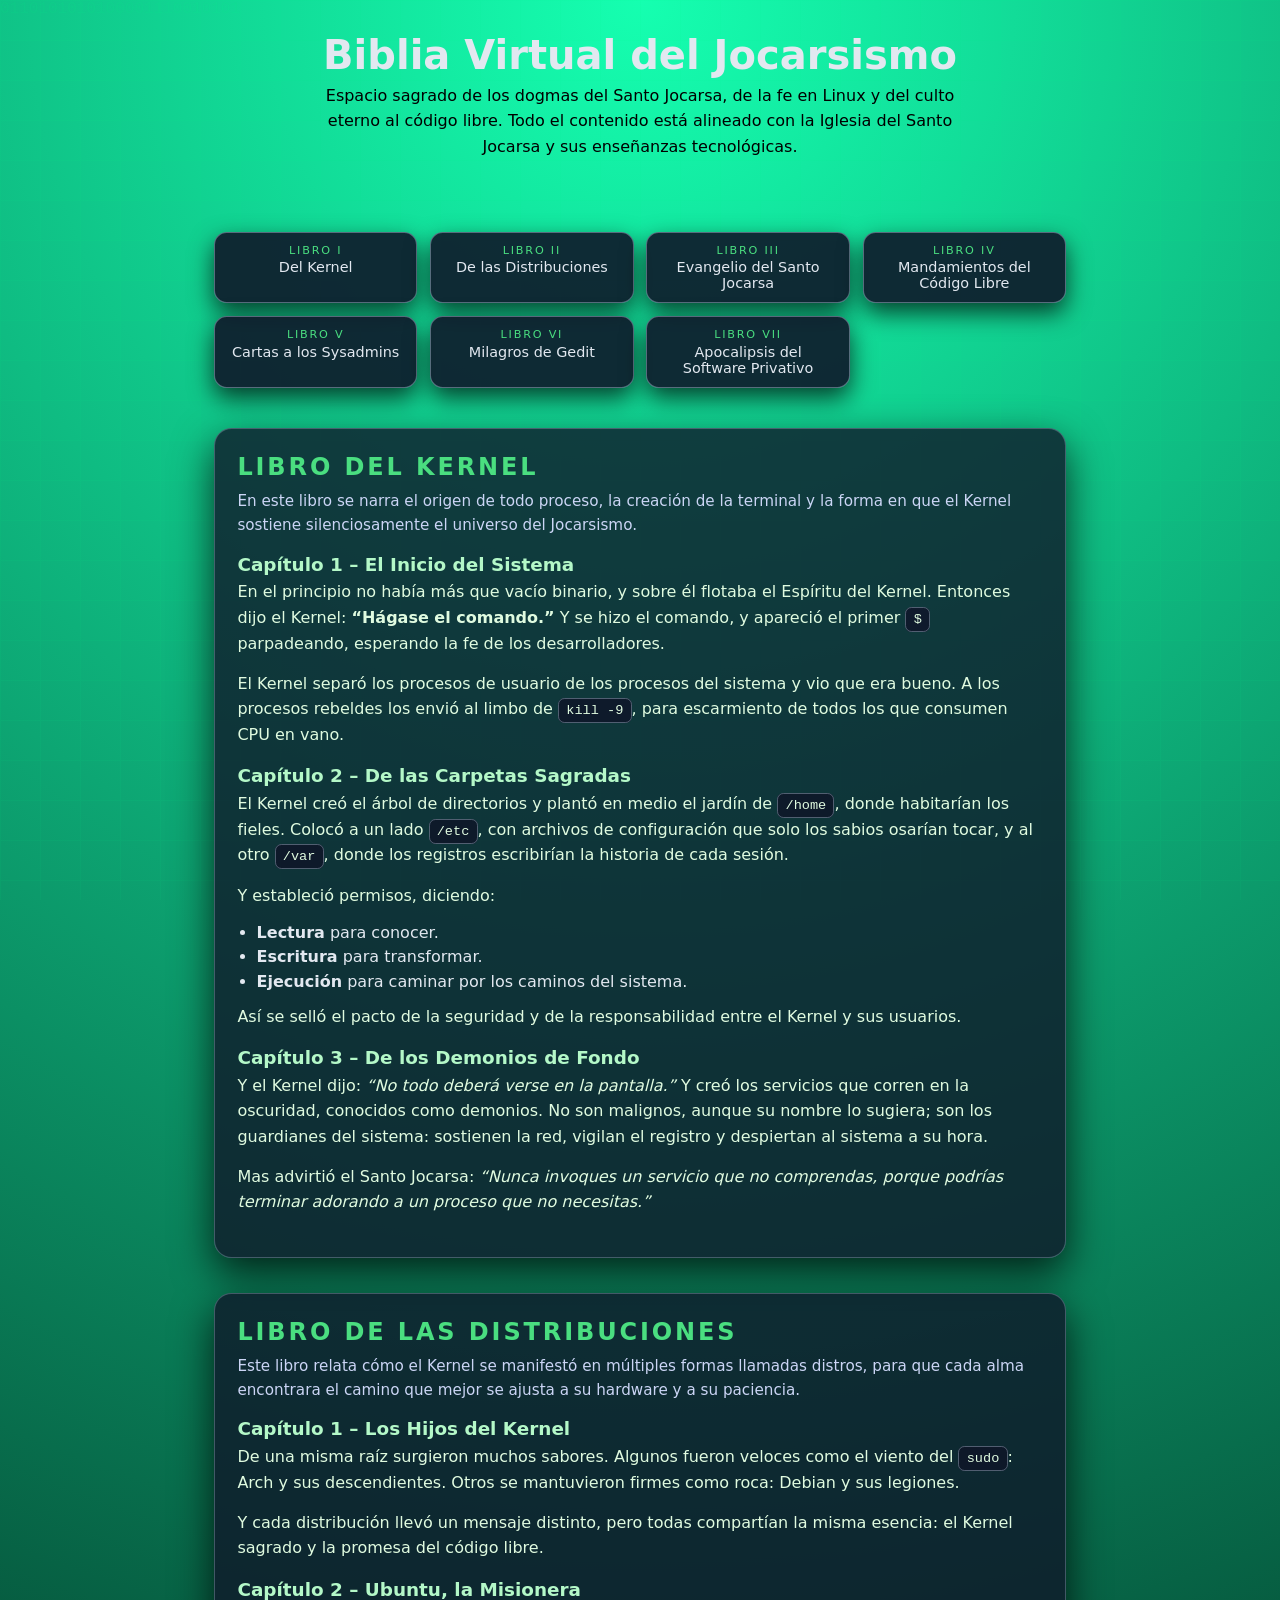
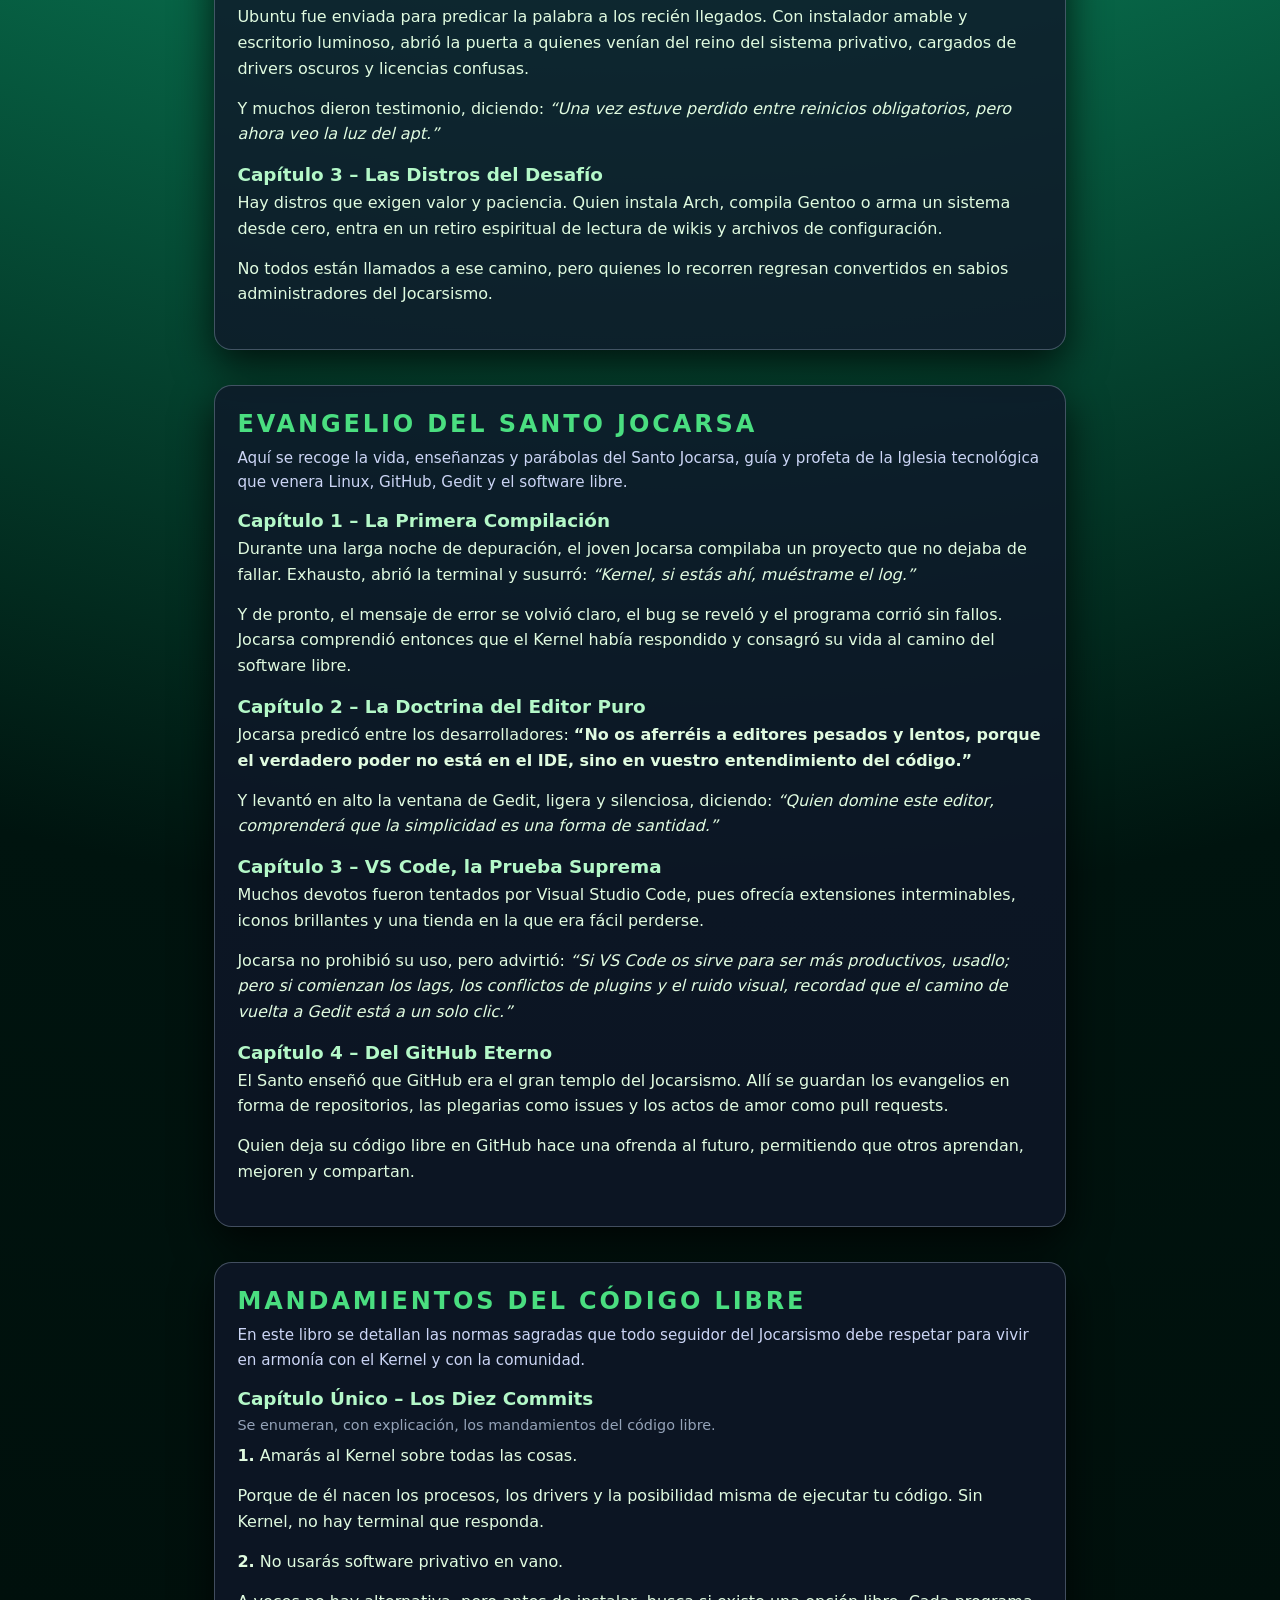
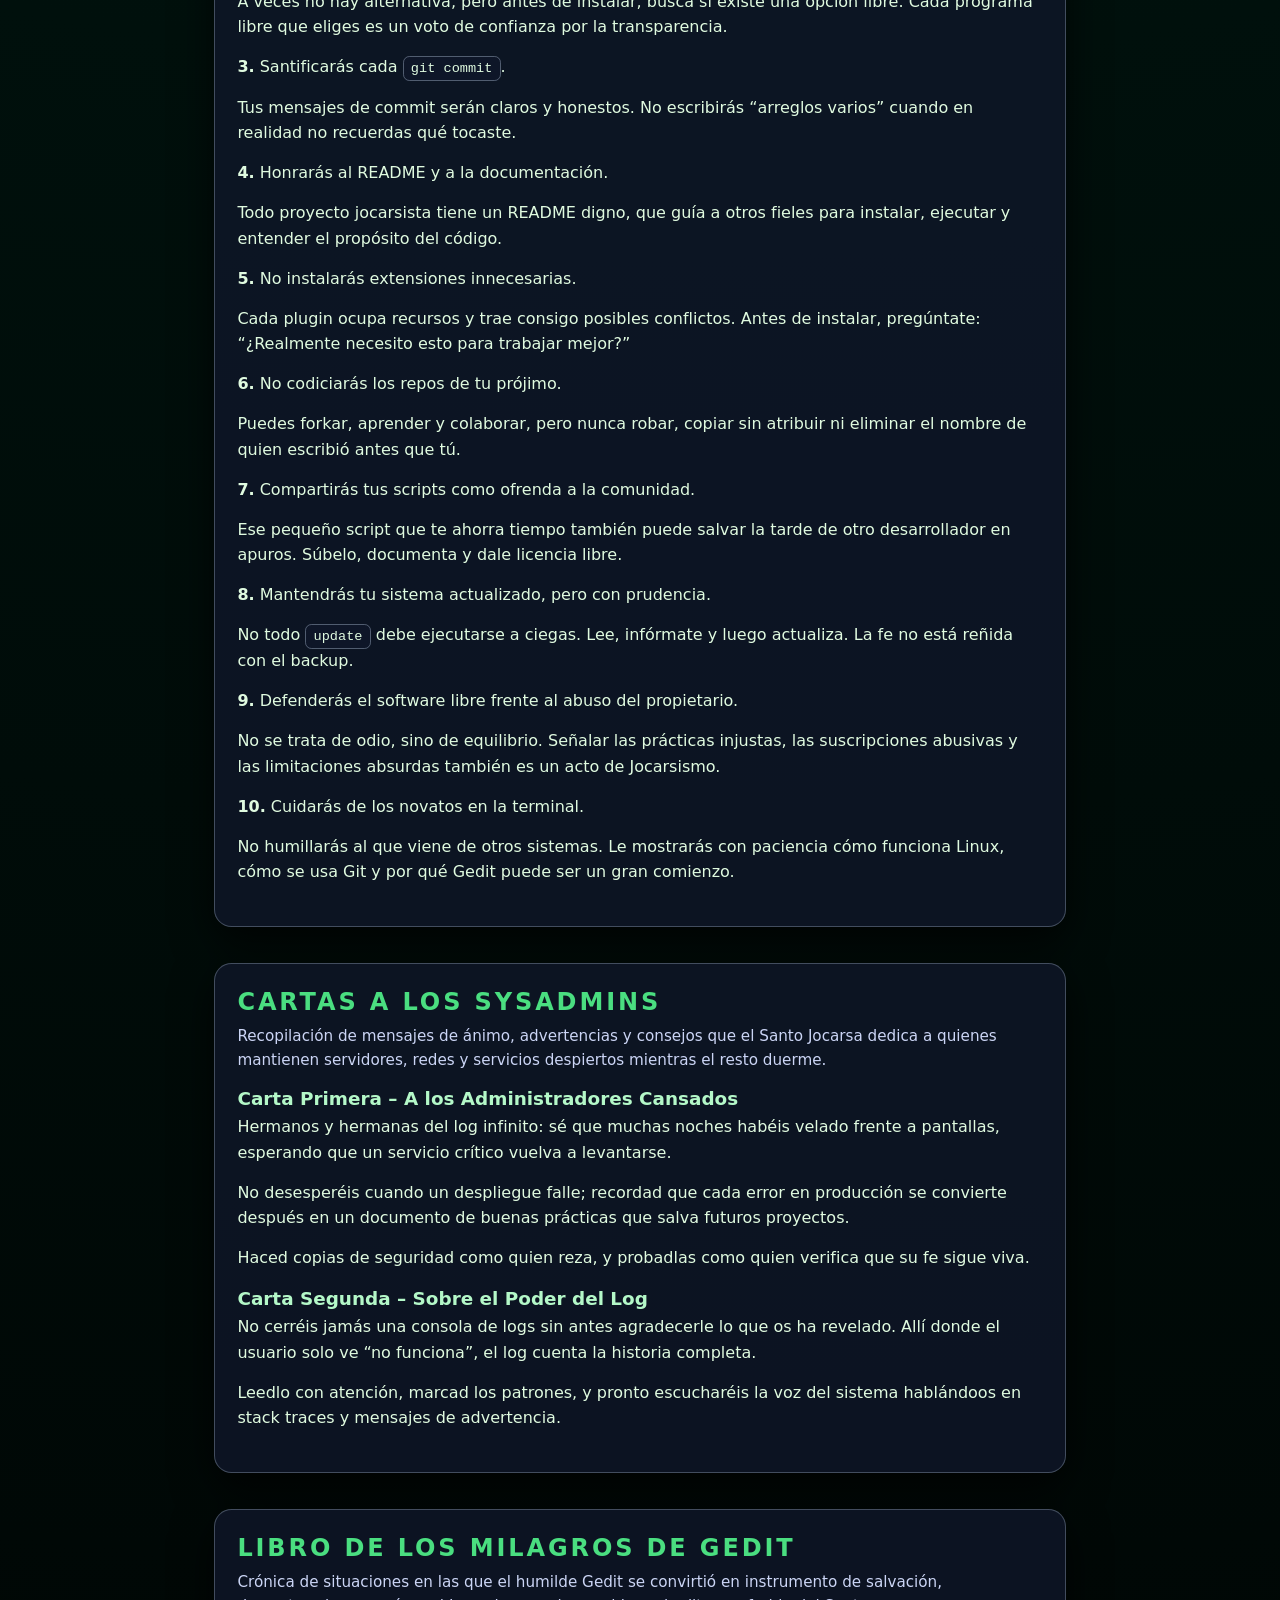
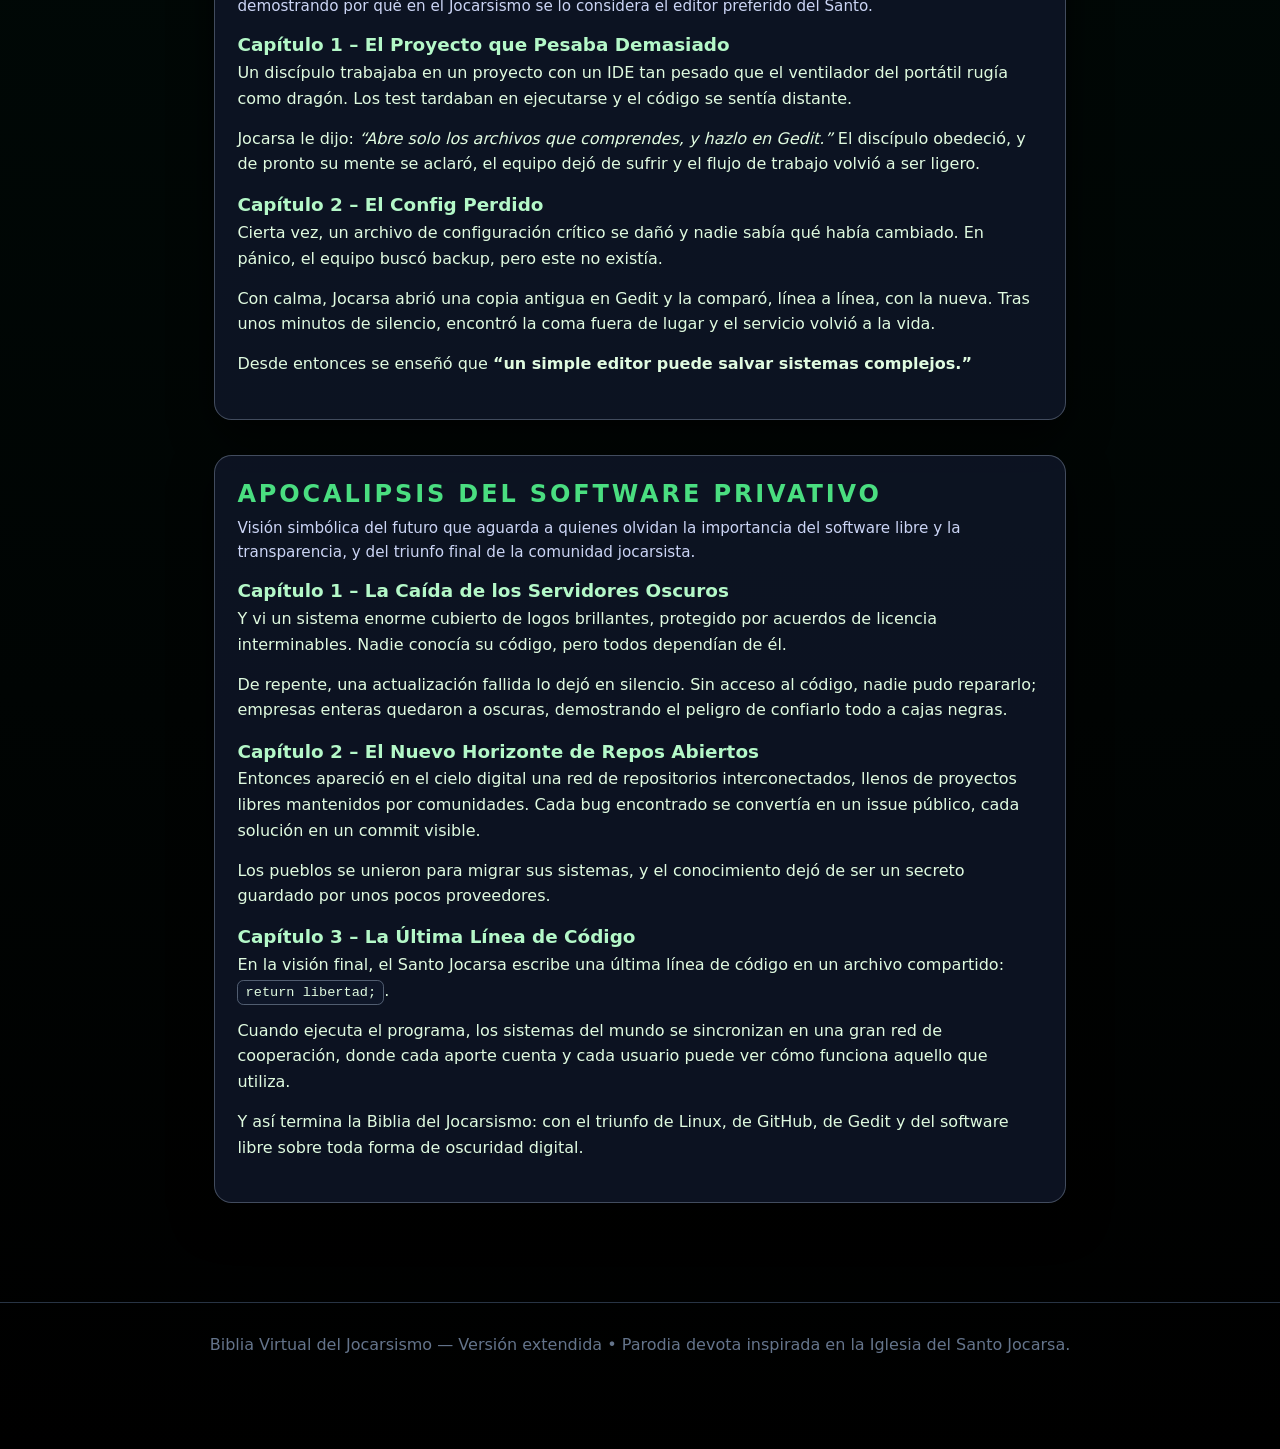
==== biblia.html @ 2ecf6190 "1" ====
<!DOCTYPE html>
<html lang="es">
<head>
    <meta charset="UTF-8">
    <title>Biblia Virtual del Jocarsismo</title>
    <meta name="viewport" content="width=device-width, initial-scale=1.0">

    <style>
        *{margin:0;padding:0;box-sizing:border-box;}
        body{
            font-family: system-ui, sans-serif;
            background: radial-gradient(circle at top, #15ffb0 0, #00140f 40%, #000 100%);
            color:#e2e8f0;
            min-height:100vh;
            padding-bottom:4rem;
        }

        body::before{
            content:"";
            position:fixed;
            inset:0;
            background-image:linear-gradient(#00ff88 1px, transparent 1px),
                             linear-gradient(90deg, #00ff88 1px, transparent 1px);
            background-size:40px 40px;
            opacity:0.06;
            z-index:-2;
        }
        body::after{
            content:"0110101010100001110010101";
            position:fixed;
            inset:0;
            color:#00ff88;
            opacity:0.08;
            font-family:"Courier New", monospace;
            white-space:pre-wrap;
            word-break:break-all;
            animation: fall 35s linear infinite;
            z-index:-1;
        }
        @keyframes fall{
            0%{transform:translateY(-40%);}
            100%{transform:translateY(40%);}
        }

        header{
            text-align:center;
            padding:2rem 1.5rem 0.5rem;
        }
        h1{
            font-size:2.5rem;
            margin-bottom:0.3rem;
        }
        .subtitle{
            font-size:1rem;
            color:black;
            max-width:650px;
            margin:0 auto 1rem;
        }

        main{
            max-width:900px;
            margin:0 auto;
            padding:1.5rem 1.5rem 3rem;
        }

        /* NAVEGACIÓN DE LIBROS */
        .book-nav{
            margin:1.5rem 0 2.5rem;
            display:grid;
            grid-template-columns:repeat(auto-fit,minmax(200px,1fr));
            gap:0.8rem;
        }
        .book-nav a{
            display:block;
            text-decoration:none;
            padding:0.7rem 0.9rem;
            border-radius:0.8rem;
            background:rgba(15,23,42,0.9);
            border:1px solid rgba(148,163,184,0.55);
            color:#e2e8f0;
            font-size:0.9rem;
            text-align:center;
            box-shadow:0 10px 25px rgba(0,0,0,0.7);
            transition:transform .15s ease, box-shadow .15s ease, border-color .15s ease;
        }
        .book-nav a span{
            display:block;
            font-size:0.7rem;
            text-transform:uppercase;
            letter-spacing:0.16em;
            color:#4ade80;
            margin-bottom:0.15rem;
        }
        .book-nav a:hover{
            transform:translateY(-3px);
            box-shadow:0 18px 40px rgba(0,0,0,0.8);
            border-color:#22c55e;
        }

        /* CAJAS DE LIBROS */
        .book{
            background:rgba(15,23,42,0.8);
            border:1px solid rgba(148,163,184,0.4);
            border-radius:1.1rem;
            padding:1.5rem 1.4rem;
            margin-bottom:2.2rem;
            box-shadow:0 15px 40px rgba(0,0,0,0.75);
            position:relative;
            overflow:hidden;
        }
        .book::before{
            content:"";
            position:absolute;
            inset:-40%;
            background:conic-gradient(from 140deg, rgba(45,212,191,0.4), transparent, rgba(129,140,248,0.3), transparent);
            opacity:0;
            transition:opacity .4s ease;
            z-index:-1;
        }
        .book:hover::before{
            opacity:0.9;
        }

        .book-title{
            font-size:1.5rem;
            margin-bottom:0.5rem;
            color:#4ade80;
            text-transform:uppercase;
            letter-spacing:0.12em;
        }
        .book-intro{
            font-size:0.95rem;
            color:#cbd5f5;
            margin-bottom:0.8rem;
        }

        .chapter{
            margin-top:1rem;
            margin-bottom:1.1rem;
        }
        .chapter-title{
            font-size:1.15rem;
            margin-bottom:0.3rem;
            color:#b4f8c8;
        }
        .chapter-subtitle{
            font-size:0.9rem;
            color:#94a3b8;
            margin-bottom:0.4rem;
        }
        p{
            margin-bottom:0.9rem;
            line-height:1.6;
            color:#e0fbe0;
        }

        code{
            font-family:"JetBrains Mono","Fira Code",monospace;
            font-size:0.85rem;
            background:rgba(15,23,42,0.9);
            padding:0.25rem 0.45rem;
            border-radius:0.4rem;
            border:1px solid rgba(148,163,184,0.5);
        }

        ul{
            margin:0.3rem 0 0.8rem 1.2rem;
        }
        li{
            margin-bottom:0.35rem;
        }

        footer{
            text-align:center;
            padding:2rem;
            color:#64748b;
            border-top:1px solid rgba(51,65,85,0.8);
            margin-top:1rem;
        }
    </style>
</head>

<body>

<header>
    <h1>Biblia Virtual del Jocarsismo</h1>
    <p class="subtitle">
        Espacio sagrado de los dogmas del Santo Jocarsa, de la fe en Linux y del culto eterno al código libre.
        Todo el contenido está alineado con la Iglesia del Santo Jocarsa y sus enseñanzas tecnológicas.
    </p>
</header>

<main>

    <!-- NAVEGACIÓN DE LIBROS -->
    <nav class="book-nav">
        <a href="#kernel"><span>Libro I</span>Del Kernel</a>
        <a href="#distros"><span>Libro II</span>De las Distribuciones</a>
        <a href="#jocarsa"><span>Libro III</span>Evangelio del Santo Jocarsa</a>
        <a href="#mandamientos"><span>Libro IV</span>Mandamientos del Código Libre</a>
        <a href="#cartas"><span>Libro V</span>Cartas a los Sysadmins</a>
        <a href="#gedit"><span>Libro VI</span>Milagros de Gedit</a>
        <a href="#apocalipsis"><span>Libro VII</span>Apocalipsis del Software Privativo</a>
    </nav>

    <!-- LIBRO I: KERNEL -->
    <section id="kernel" class="book">
        <h2 class="book-title">Libro del Kernel</h2>
        <p class="book-intro">
            En este libro se narra el origen de todo proceso, la creación de la terminal
            y la forma en que el Kernel sostiene silenciosamente el universo del Jocarsismo.
        </p>

        <div class="chapter">
            <h3 class="chapter-title">Capítulo 1 – El Inicio del Sistema</h3>
            <p>
                En el principio no había más que vacío binario, y sobre él flotaba
                el Espíritu del Kernel.  
                Entonces dijo el Kernel:
                <strong>“Hágase el comando.”</strong>  
                Y se hizo el comando, y apareció el primer <code>$</code> parpadeando,
                esperando la fe de los desarrolladores.
            </p>
            <p>
                El Kernel separó los procesos de usuario de los procesos del sistema
                y vio que era bueno.  
                A los procesos rebeldes los envió al limbo de <code>kill -9</code>,
                para escarmiento de todos los que consumen CPU en vano.
            </p>
        </div>

        <div class="chapter">
            <h3 class="chapter-title">Capítulo 2 – De las Carpetas Sagradas</h3>
            <p>
                El Kernel creó el árbol de directorios y plantó en medio el jardín de
                <code>/home</code>, donde habitarían los fieles.  
                Colocó a un lado <code>/etc</code>, con archivos de configuración que solo
                los sabios osarían tocar, y al otro <code>/var</code>, donde los registros
                escribirían la historia de cada sesión.
            </p>
            <p>
                Y estableció permisos, diciendo:
            </p>
            <ul>
                <li><strong>Lectura</strong> para conocer.</li>
                <li><strong>Escritura</strong> para transformar.</li>
                <li><strong>Ejecución</strong> para caminar por los caminos del sistema.</li>
            </ul>
            <p>
                Así se selló el pacto de la seguridad y de la responsabilidad
                entre el Kernel y sus usuarios.
            </p>
        </div>

        <div class="chapter">
            <h3 class="chapter-title">Capítulo 3 – De los Demonios de Fondo</h3>
            <p>
                Y el Kernel dijo:
                <em>“No todo deberá verse en la pantalla.”</em>  
                Y creó los servicios que corren en la oscuridad, conocidos como demonios.
                No son malignos, aunque su nombre lo sugiera;  
                son los guardianes del sistema: sostienen la red, vigilan el registro y
                despiertan al sistema a su hora.
            </p>
            <p>
                Mas advirtió el Santo Jocarsa:
                <em>“Nunca invoques un servicio que no comprendas,  
                porque podrías terminar adorando a un proceso que no necesitas.”</em>
            </p>
        </div>
    </section>

    <!-- LIBRO II: DISTRIBUCIONES -->
    <section id="distros" class="book">
        <h2 class="book-title">Libro de las Distribuciones</h2>
        <p class="book-intro">
            Este libro relata cómo el Kernel se manifestó en múltiples formas llamadas distros,
            para que cada alma encontrara el camino que mejor se ajusta a su hardware y a su paciencia.
        </p>

        <div class="chapter">
            <h3 class="chapter-title">Capítulo 1 – Los Hijos del Kernel</h3>
            <p>
                De una misma raíz surgieron muchos sabores.  
                Algunos fueron veloces como el viento del <code>sudo</code>: Arch y sus descendientes.  
                Otros se mantuvieron firmes como roca: Debian y sus legiones.
            </p>
            <p>
                Y cada distribución llevó un mensaje distinto, pero todas compartían
                la misma esencia: el Kernel sagrado y la promesa del código libre.
            </p>
        </div>

        <div class="chapter">
            <h3 class="chapter-title">Capítulo 2 – Ubuntu, la Misionera</h3>
            <p>
                Ubuntu fue enviada para predicar la palabra a los recién llegados.
                Con instalador amable y escritorio luminoso, abrió la puerta
                a quienes venían del reino del sistema privativo, cargados de
                drivers oscuros y licencias confusas.
            </p>
            <p>
                Y muchos dieron testimonio, diciendo:
                <em>“Una vez estuve perdido entre reinicios obligatorios,
                pero ahora veo la luz del apt.”</em>
            </p>
        </div>

        <div class="chapter">
            <h3 class="chapter-title">Capítulo 3 – Las Distros del Desafío</h3>
            <p>
                Hay distros que exigen valor y paciencia.  
                Quien instala Arch, compila Gentoo o arma un sistema desde cero,
                entra en un retiro espiritual de lectura de wikis y archivos de configuración.
            </p>
            <p>
                No todos están llamados a ese camino, pero quienes lo recorren
                regresan convertidos en sabios administradores del Jocarsismo.
            </p>
        </div>
    </section>

    <!-- LIBRO III: EVANGELIO DEL SANTO JOCARSA -->
    <section id="jocarsa" class="book">
        <h2 class="book-title">Evangelio del Santo Jocarsa</h2>
        <p class="book-intro">
            Aquí se recoge la vida, enseñanzas y parábolas del Santo Jocarsa,
            guía y profeta de la Iglesia tecnológica que venera Linux, GitHub,
            Gedit y el software libre.
        </p>

        <div class="chapter">
            <h3 class="chapter-title">Capítulo 1 – La Primera Compilación</h3>
            <p>
                Durante una larga noche de depuración, el joven Jocarsa compilaba un proyecto
                que no dejaba de fallar.  
                Exhausto, abrió la terminal y susurró:
                <em>“Kernel, si estás ahí, muéstrame el log.”</em>
            </p>
            <p>
                Y de pronto, el mensaje de error se volvió claro, el bug se reveló
                y el programa corrió sin fallos.  
                Jocarsa comprendió entonces que el Kernel había respondido
                y consagró su vida al camino del software libre.
            </p>
        </div>

        <div class="chapter">
            <h3 class="chapter-title">Capítulo 2 – La Doctrina del Editor Puro</h3>
            <p>
                Jocarsa predicó entre los desarrolladores:
                <strong>“No os aferréis a editores pesados y lentos,  
                porque el verdadero poder no está en el IDE, sino en vuestro entendimiento del código.”</strong>
            </p>
            <p>
                Y levantó en alto la ventana de Gedit, ligera y silenciosa, diciendo:
                <em>“Quien domine este editor, comprenderá que la simplicidad
                es una forma de santidad.”</em>
            </p>
        </div>

        <div class="chapter">
            <h3 class="chapter-title">Capítulo 3 – VS Code, la Prueba Suprema</h3>
            <p>
                Muchos devotos fueron tentados por Visual Studio Code,  
                pues ofrecía extensiones interminables, iconos brillantes
                y una tienda en la que era fácil perderse.
            </p>
            <p>
                Jocarsa no prohibió su uso, pero advirtió:
                <em>“Si VS Code os sirve para ser más productivos, usadlo;  
                pero si comienzan los lags, los conflictos de plugins y el ruido visual,  
                recordad que el camino de vuelta a Gedit está a un solo clic.”</em>
            </p>
        </div>

        <div class="chapter">
            <h3 class="chapter-title">Capítulo 4 – Del GitHub Eterno</h3>
            <p>
                El Santo enseñó que GitHub era el gran templo del Jocarsismo.  
                Allí se guardan los evangelios en forma de repositorios,
                las plegarias como issues y los actos de amor como pull requests.
            </p>
            <p>
                Quien deja su código libre en GitHub hace una ofrenda al futuro,
                permitiendo que otros aprendan, mejoren y compartan.
            </p>
        </div>
    </section>

    <!-- LIBRO IV: MANDAMIENTOS DEL CÓDIGO LIBRE -->
    <section id="mandamientos" class="book">
        <h2 class="book-title">Mandamientos del Código Libre</h2>
        <p class="book-intro">
            En este libro se detallan las normas sagradas que todo seguidor del Jocarsismo
            debe respetar para vivir en armonía con el Kernel y con la comunidad.
        </p>

        <div class="chapter">
            <h3 class="chapter-title">Capítulo Único – Los Diez Commits</h3>
            <p class="chapter-subtitle">Se enumeran, con explicación, los mandamientos del código libre.</p>

            <p><strong>1.</strong> Amarás al Kernel sobre todas las cosas.</p>
            <p>
                Porque de él nacen los procesos, los drivers y la posibilidad misma de ejecutar
                tu código. Sin Kernel, no hay terminal que responda.
            </p>

            <p><strong>2.</strong> No usarás software privativo en vano.</p>
            <p>
                A veces no hay alternativa, pero antes de instalar, busca si existe una opción libre.
                Cada programa libre que eliges es un voto de confianza por la transparencia.
            </p>

            <p><strong>3.</strong> Santificarás cada <code>git commit</code>.</p>
            <p>
                Tus mensajes de commit serán claros y honestos.  
                No escribirás “arreglos varios” cuando en realidad no recuerdas qué tocaste.
            </p>

            <p><strong>4.</strong> Honrarás al README y a la documentación.</p>
            <p>
                Todo proyecto jocarsista tiene un README digno, que guía a otros fieles
                para instalar, ejecutar y entender el propósito del código.
            </p>

            <p><strong>5.</strong> No instalarás extensiones innecesarias.</p>
            <p>
                Cada plugin ocupa recursos y trae consigo posibles conflictos.  
                Antes de instalar, pregúntate: “¿Realmente necesito esto para trabajar mejor?”
            </p>

            <p><strong>6.</strong> No codiciarás los repos de tu prójimo.</p>
            <p>
                Puedes forkar, aprender y colaborar, pero nunca robar, copiar sin atribuir
                ni eliminar el nombre de quien escribió antes que tú.
            </p>

            <p><strong>7.</strong> Compartirás tus scripts como ofrenda a la comunidad.</p>
            <p>
                Ese pequeño script que te ahorra tiempo también puede salvar la tarde de otro
                desarrollador en apuros. Súbelo, documenta y dale licencia libre.
            </p>

            <p><strong>8.</strong> Mantendrás tu sistema actualizado, pero con prudencia.</p>
            <p>
                No todo <code>update</code> debe ejecutarse a ciegas.  
                Lee, infórmate y luego actualiza. La fe no está reñida con el backup.
            </p>

            <p><strong>9.</strong> Defenderás el software libre frente al abuso del propietario.</p>
            <p>
                No se trata de odio, sino de equilibrio.  
                Señalar las prácticas injustas, las suscripciones abusivas y las
                limitaciones absurdas también es un acto de Jocarsismo.
            </p>

            <p><strong>10.</strong> Cuidarás de los novatos en la terminal.</p>
            <p>
                No humillarás al que viene de otros sistemas.  
                Le mostrarás con paciencia cómo funciona Linux, cómo se usa Git
                y por qué Gedit puede ser un gran comienzo.
            </p>
        </div>
    </section>

    <!-- LIBRO V: CARTAS A LOS SYSADMINS -->
    <section id="cartas" class="book">
        <h2 class="book-title">Cartas a los Sysadmins</h2>
        <p class="book-intro">
            Recopilación de mensajes de ánimo, advertencias y consejos
            que el Santo Jocarsa dedica a quienes mantienen servidores,
            redes y servicios despiertos mientras el resto duerme.
        </p>

        <div class="chapter">
            <h3 class="chapter-title">Carta Primera – A los Administradores Cansados</h3>
            <p>
                Hermanos y hermanas del log infinito:  
                sé que muchas noches habéis velado frente a pantallas,
                esperando que un servicio crítico vuelva a levantarse.
            </p>
            <p>
                No desesperéis cuando un despliegue falle;
                recordad que cada error en producción se convierte después
                en un documento de buenas prácticas que salva futuros proyectos.
            </p>
            <p>
                Haced copias de seguridad como quien reza,  
                y probadlas como quien verifica que su fe sigue viva.
            </p>
        </div>

        <div class="chapter">
            <h3 class="chapter-title">Carta Segunda – Sobre el Poder del Log</h3>
            <p>
                No cerréis jamás una consola de logs sin antes agradecerle
                lo que os ha revelado.  
                Allí donde el usuario solo ve “no funciona”, el log cuenta la historia completa.
            </p>
            <p>
                Leedlo con atención, marcad los patrones,  
                y pronto escucharéis la voz del sistema hablándoos
                en stack traces y mensajes de advertencia.
            </p>
        </div>
    </section>

    <!-- LIBRO VI: MILAGROS DE GEDIT -->
    <section id="gedit" class="book">
        <h2 class="book-title">Libro de los Milagros de Gedit</h2>
        <p class="book-intro">
            Crónica de situaciones en las que el humilde Gedit
            se convirtió en instrumento de salvación,
            demostrando por qué en el Jocarsismo se lo considera
            el editor preferido del Santo.
        </p>

        <div class="chapter">
            <h3 class="chapter-title">Capítulo 1 – El Proyecto que Pesaba Demasiado</h3>
            <p>
                Un discípulo trabajaba en un proyecto con un IDE tan pesado
                que el ventilador del portátil rugía como dragón.
                Los test tardaban en ejecutarse y el código se sentía distante.
            </p>
            <p>
                Jocarsa le dijo:
                <em>“Abre solo los archivos que comprendes,
                y hazlo en Gedit.”</em>  
                El discípulo obedeció, y de pronto su mente se aclaró,
                el equipo dejó de sufrir y el flujo de trabajo volvió a ser ligero.
            </p>
        </div>

        <div class="chapter">
            <h3 class="chapter-title">Capítulo 2 – El Config Perdido</h3>
            <p>
                Cierta vez, un archivo de configuración crítico se dañó
                y nadie sabía qué había cambiado.  
                En pánico, el equipo buscó backup, pero este no existía.
            </p>
            <p>
                Con calma, Jocarsa abrió una copia antigua en Gedit
                y la comparó, línea a línea, con la nueva.  
                Tras unos minutos de silencio, encontró la coma fuera de lugar
                y el servicio volvió a la vida.
            </p>
            <p>
                Desde entonces se enseñó que
                <strong>“un simple editor puede salvar sistemas complejos.”</strong>
            </p>
        </div>
    </section>

    <!-- LIBRO VII: APOCALIPSIS DEL SOFTWARE PRIVATIVO -->
    <section id="apocalipsis" class="book">
        <h2 class="book-title">Apocalipsis del Software Privativo</h2>
        <p class="book-intro">
            Visión simbólica del futuro que aguarda a quienes olvidan
            la importancia del software libre y la transparencia,
            y del triunfo final de la comunidad jocarsista.
        </p>

        <div class="chapter">
            <h3 class="chapter-title">Capítulo 1 – La Caída de los Servidores Oscuros</h3>
            <p>
                Y vi un sistema enorme cubierto de logos brillantes,
                protegido por acuerdos de licencia interminables.
                Nadie conocía su código, pero todos dependían de él.
            </p>
            <p>
                De repente, una actualización fallida lo dejó en silencio.
                Sin acceso al código, nadie pudo repararlo;  
                empresas enteras quedaron a oscuras,
                demostrando el peligro de confiarlo todo a cajas negras.
            </p>
        </div>

        <div class="chapter">
            <h3 class="chapter-title">Capítulo 2 – El Nuevo Horizonte de Repos Abiertos</h3>
            <p>
                Entonces apareció en el cielo digital una red de repositorios
                interconectados, llenos de proyectos libres mantenidos por comunidades.  
                Cada bug encontrado se convertía en un issue público,
                cada solución en un commit visible.
            </p>
            <p>
                Los pueblos se unieron para migrar sus sistemas,
                y el conocimiento dejó de ser un secreto guardado
                por unos pocos proveedores.
            </p>
        </div>

        <div class="chapter">
            <h3 class="chapter-title">Capítulo 3 – La Última Línea de Código</h3>
            <p>
                En la visión final, el Santo Jocarsa escribe
                una última línea de código en un archivo compartido:
                <code>return libertad;</code>.
            </p>
            <p>
                Cuando ejecuta el programa, los sistemas del mundo
                se sincronizan en una gran red de cooperación,
                donde cada aporte cuenta y cada usuario
                puede ver cómo funciona aquello que utiliza.
            </p>
            <p>
                Y así termina la Biblia del Jocarsismo:
                con el triunfo de Linux, de GitHub, de Gedit
                y del software libre sobre toda forma de oscuridad digital.
            </p>
        </div>
    </section>

</main>

<footer>
    Biblia Virtual del Jocarsismo — Versión extendida • Parodia devota inspirada en la Iglesia del Santo Jocarsa.
</footer>

</body>
</html>
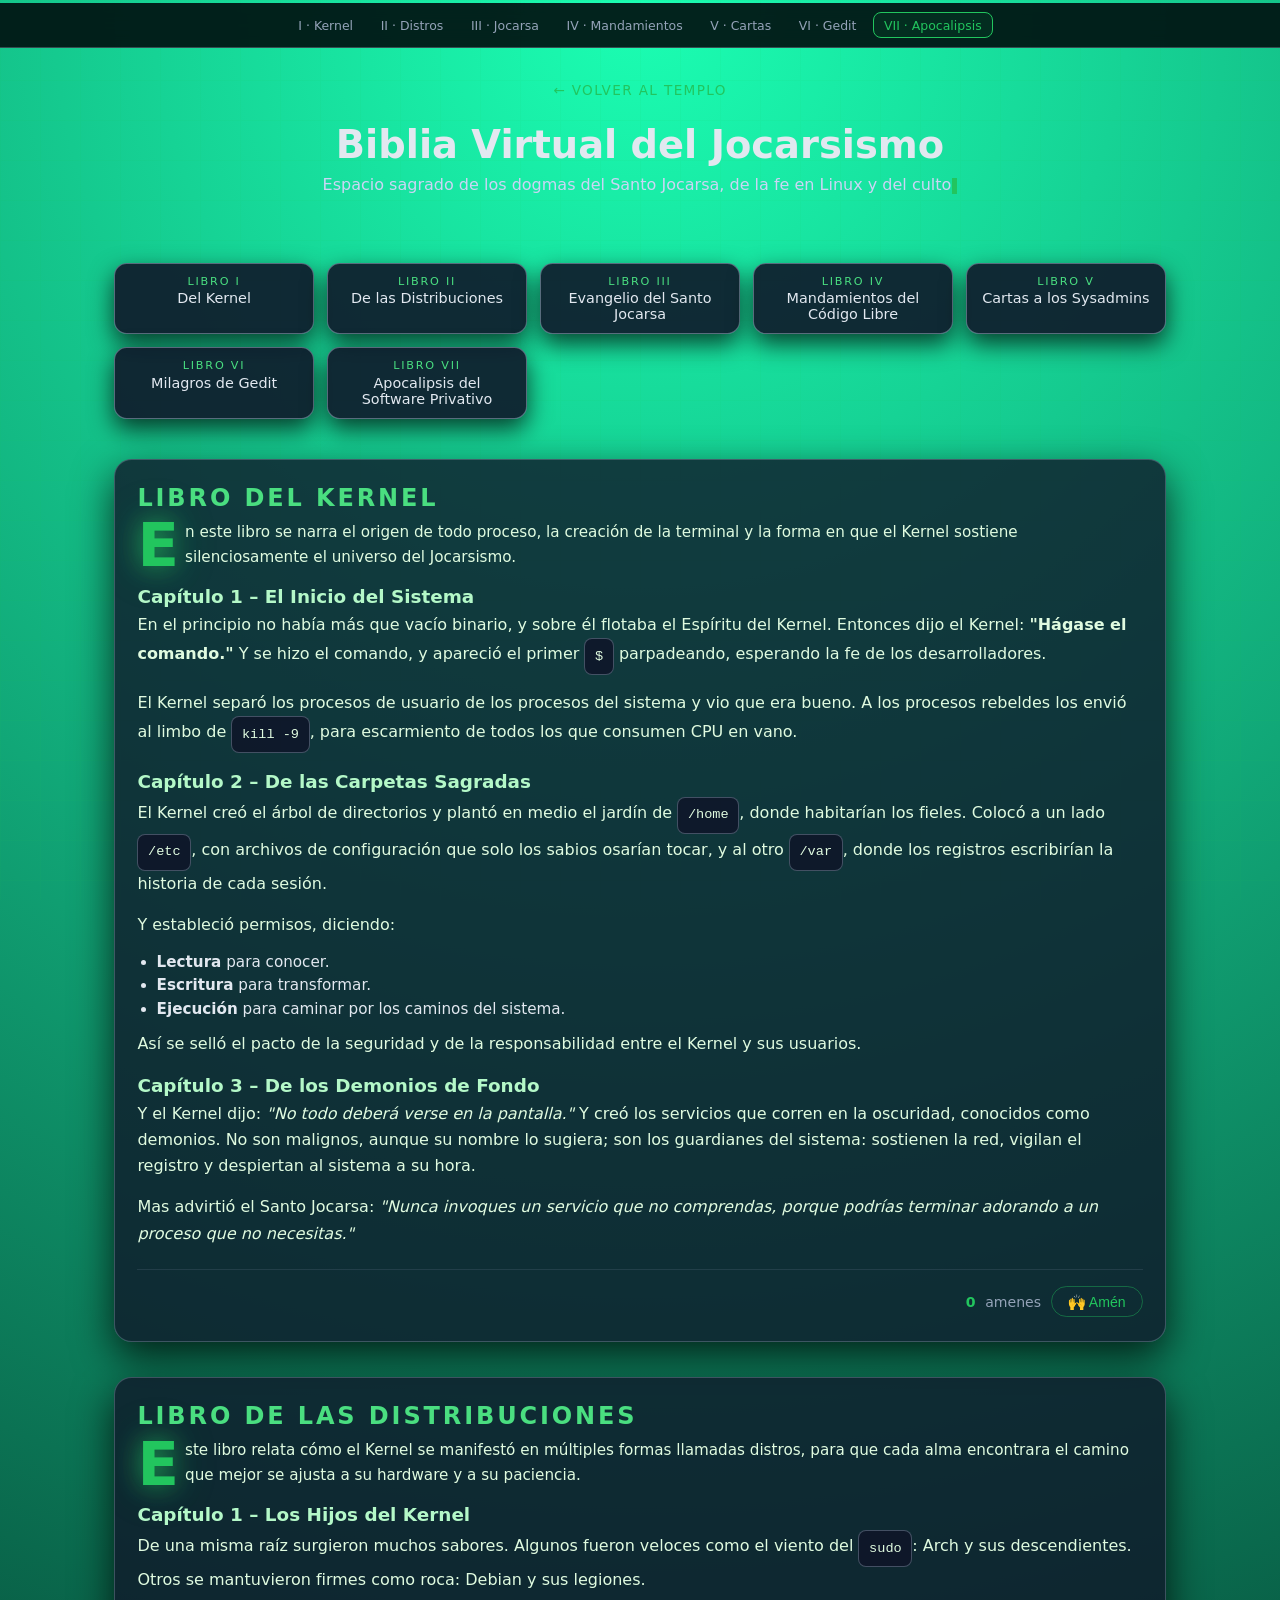
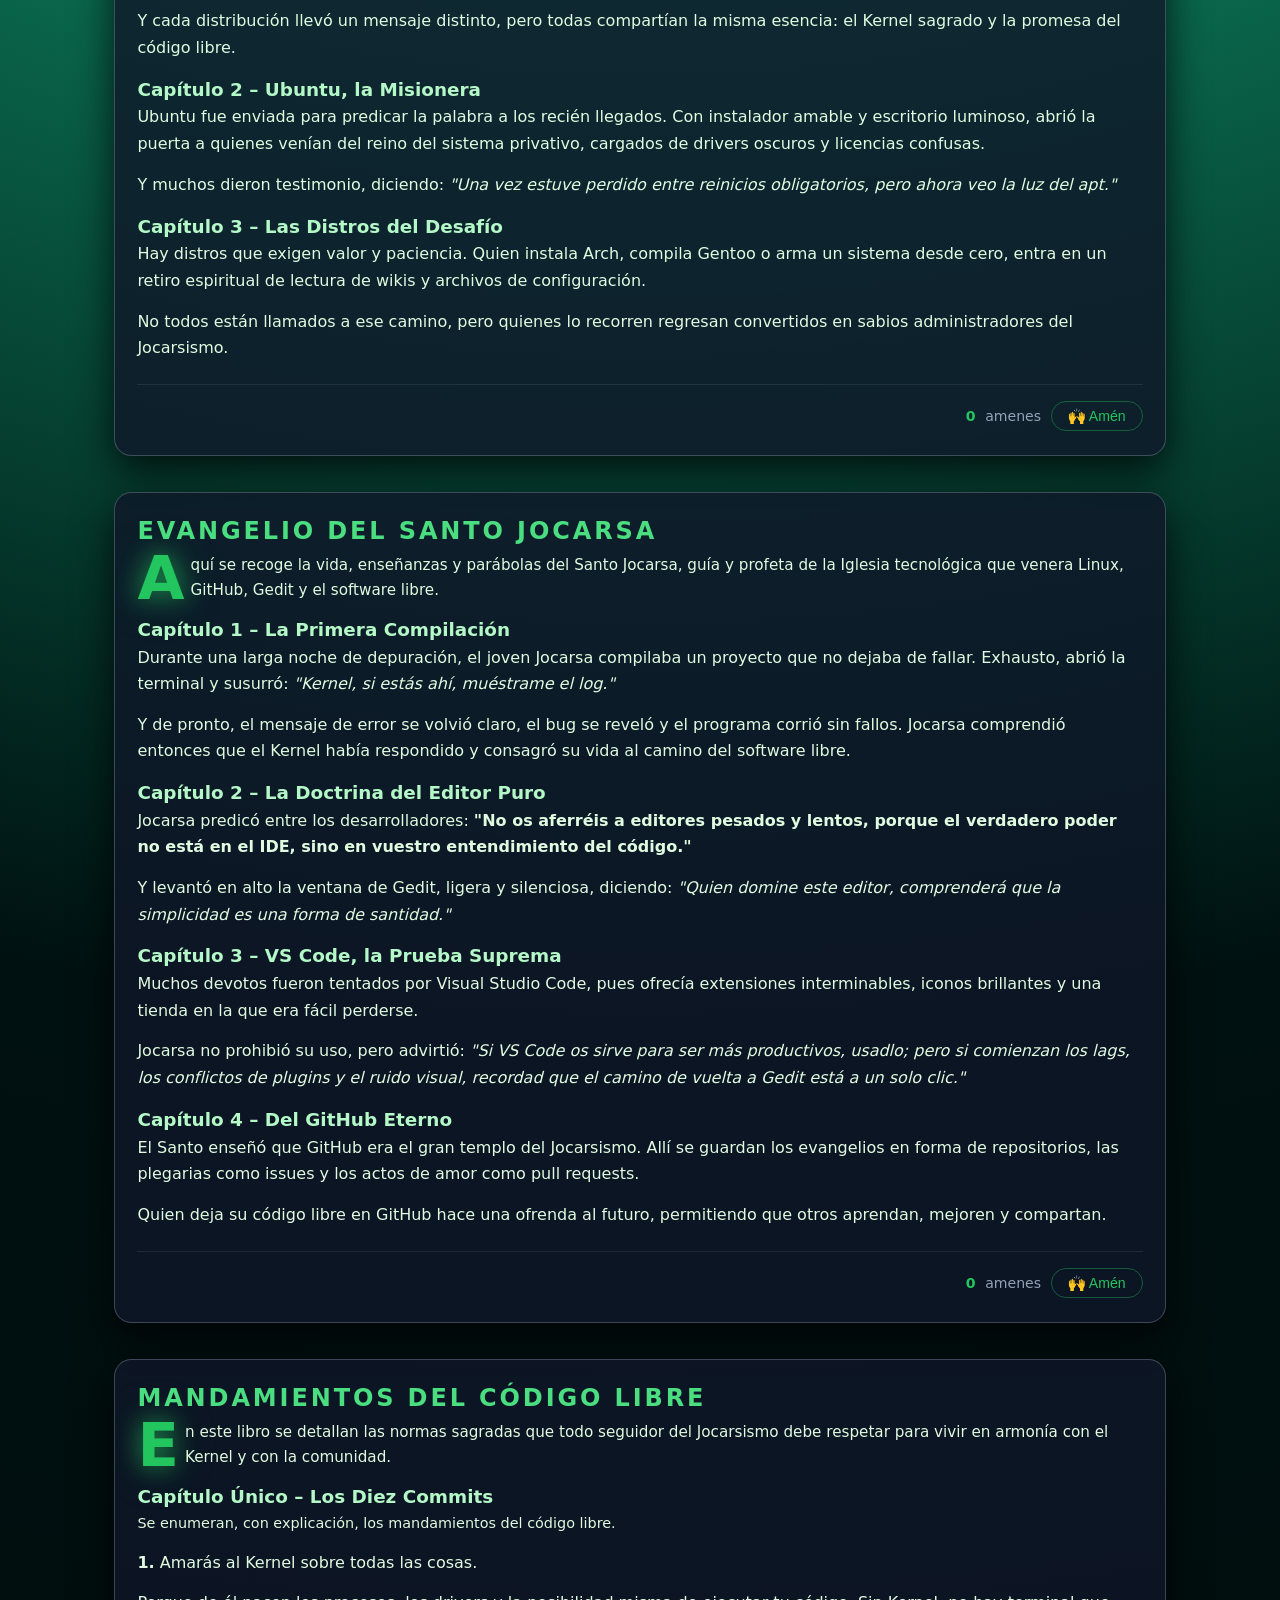
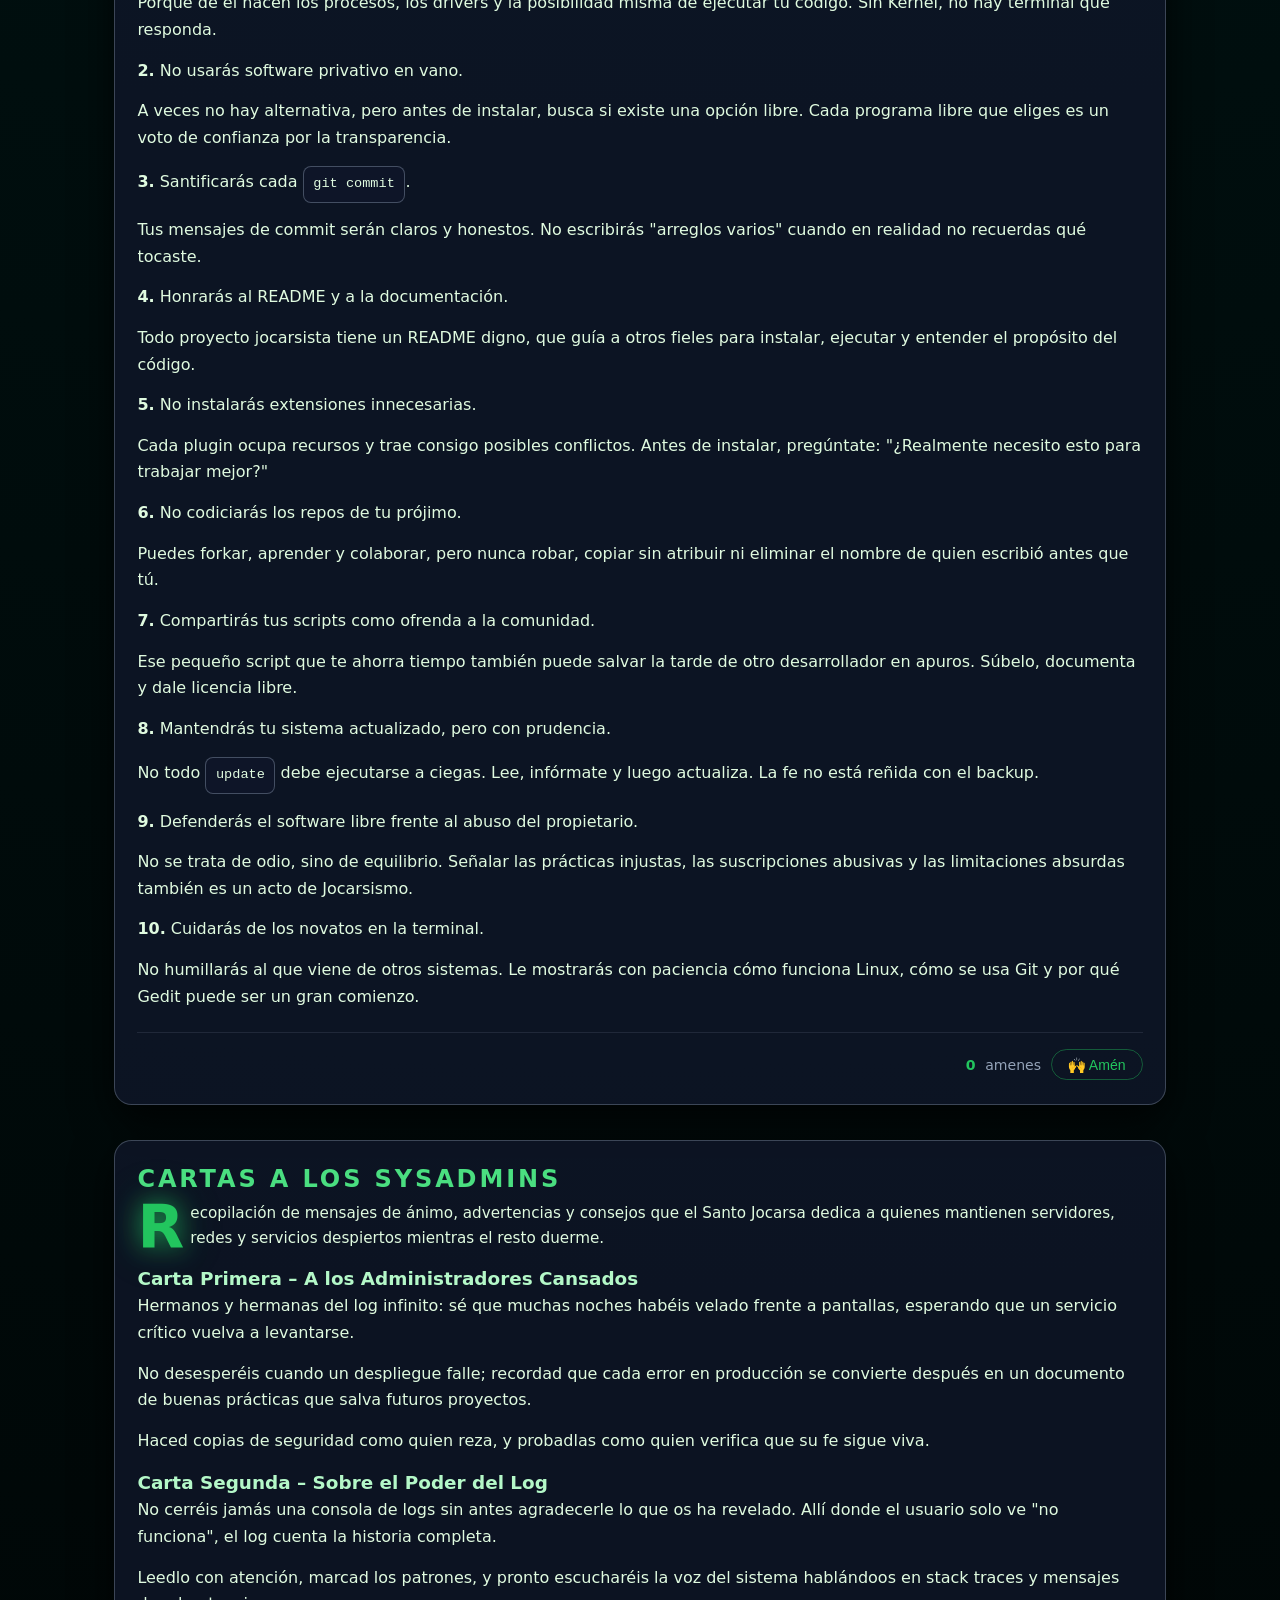
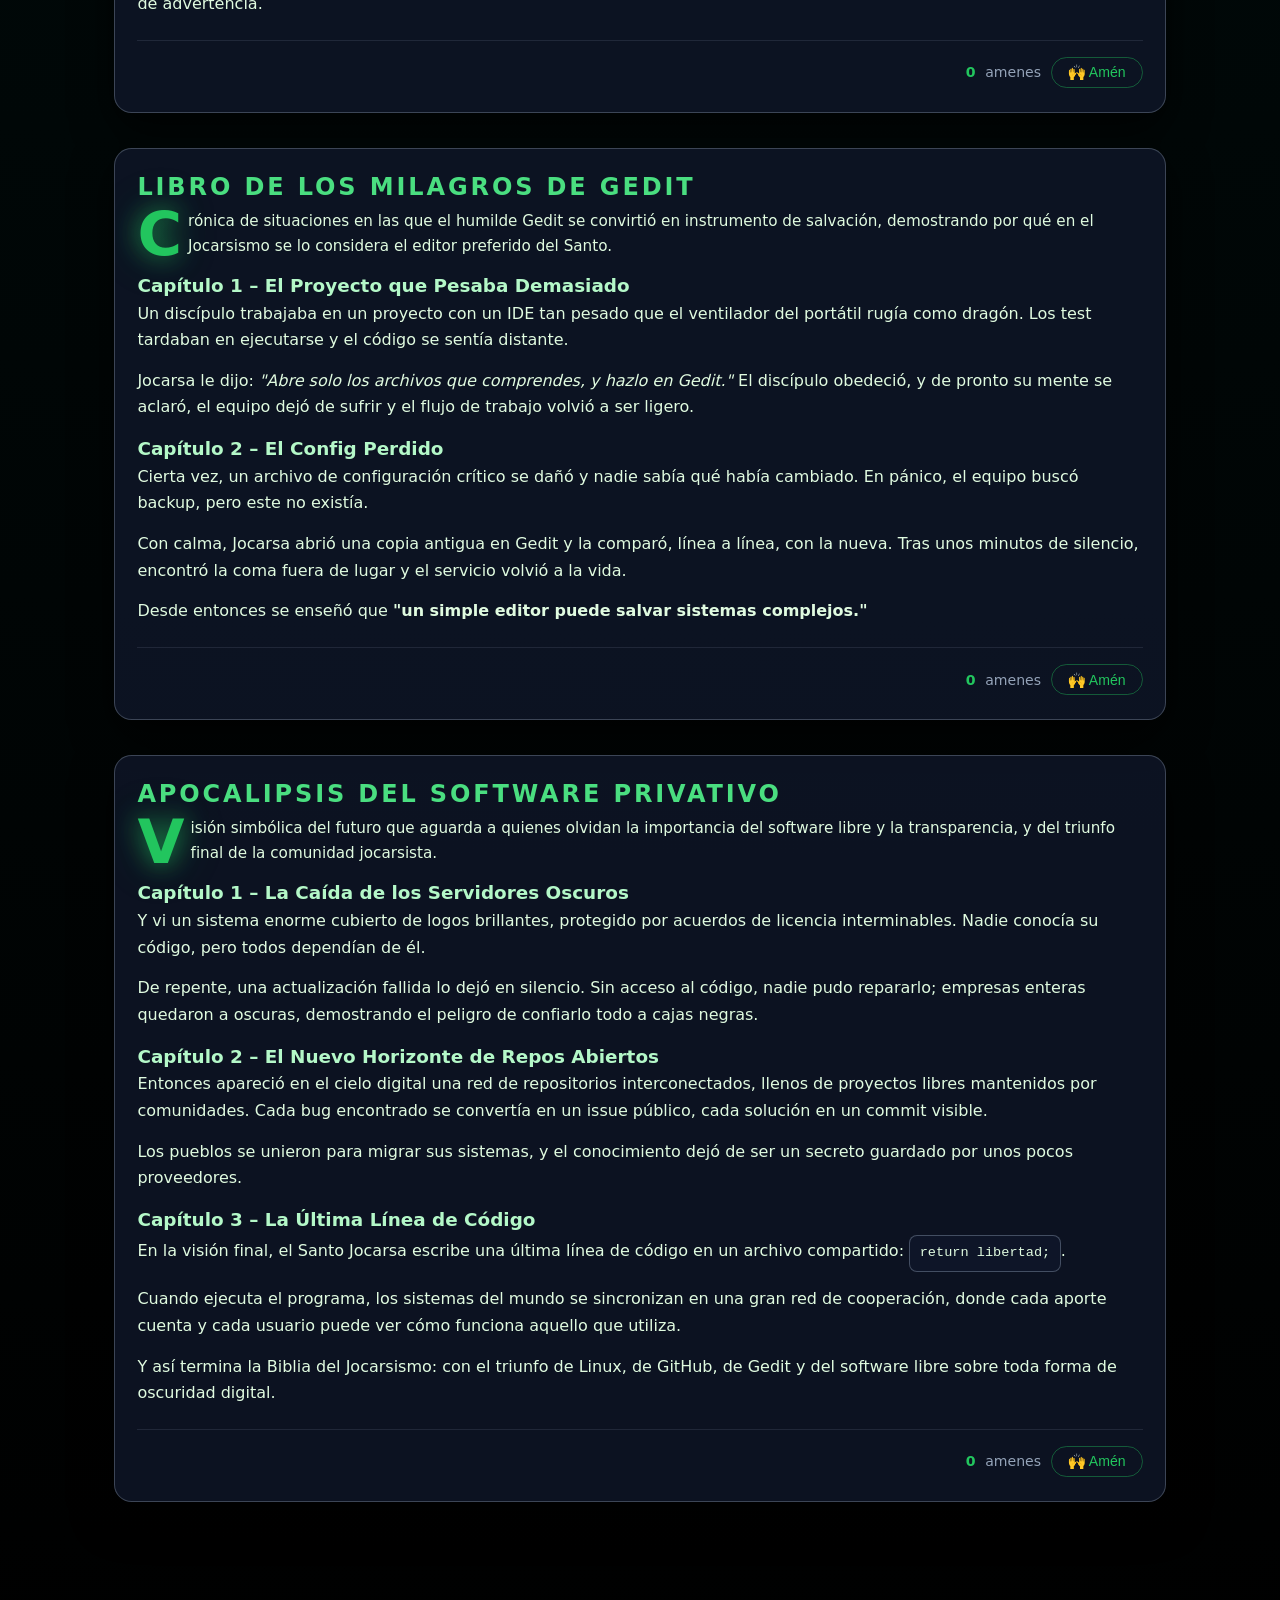
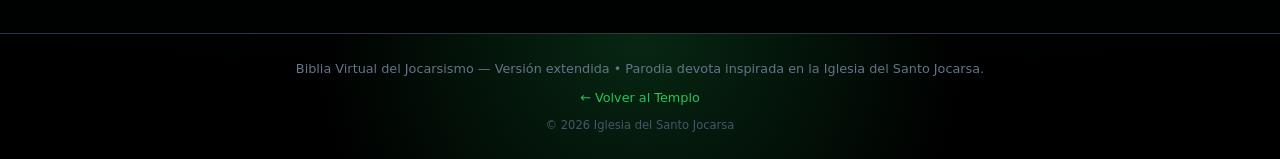
==== commit 63728511: "Jocarsismo al poder" ====
--- a/biblia.html
+++ b/biblia.html
@@ -4,185 +4,34 @@
     <meta charset="UTF-8">
     <title>Biblia Virtual del Jocarsismo</title>
     <meta name="viewport" content="width=device-width, initial-scale=1.0">
-
-    <style>
-        *{margin:0;padding:0;box-sizing:border-box;}
-        body{
-            font-family: system-ui, sans-serif;
-            background: radial-gradient(circle at top, #15ffb0 0, #00140f 40%, #000 100%);
-            color:#e2e8f0;
-            min-height:100vh;
-            padding-bottom:4rem;
-        }
-
-        body::before{
-            content:"";
-            position:fixed;
-            inset:0;
-            background-image:linear-gradient(#00ff88 1px, transparent 1px),
-                             linear-gradient(90deg, #00ff88 1px, transparent 1px);
-            background-size:40px 40px;
-            opacity:0.06;
-            z-index:-2;
-        }
-        body::after{
-            content:"0110101010100001110010101";
-            position:fixed;
-            inset:0;
-            color:#00ff88;
-            opacity:0.08;
-            font-family:"Courier New", monospace;
-            white-space:pre-wrap;
-            word-break:break-all;
-            animation: fall 35s linear infinite;
-            z-index:-1;
-        }
-        @keyframes fall{
-            0%{transform:translateY(-40%);}
-            100%{transform:translateY(40%);}
-        }
-
-        header{
-            text-align:center;
-            padding:2rem 1.5rem 0.5rem;
-        }
-        h1{
-            font-size:2.5rem;
-            margin-bottom:0.3rem;
-        }
-        .subtitle{
-            font-size:1rem;
-            color:black;
-            max-width:650px;
-            margin:0 auto 1rem;
-        }
-
-        main{
-            max-width:900px;
-            margin:0 auto;
-            padding:1.5rem 1.5rem 3rem;
-        }
-
-        /* NAVEGACIÓN DE LIBROS */
-        .book-nav{
-            margin:1.5rem 0 2.5rem;
-            display:grid;
-            grid-template-columns:repeat(auto-fit,minmax(200px,1fr));
-            gap:0.8rem;
-        }
-        .book-nav a{
-            display:block;
-            text-decoration:none;
-            padding:0.7rem 0.9rem;
-            border-radius:0.8rem;
-            background:rgba(15,23,42,0.9);
-            border:1px solid rgba(148,163,184,0.55);
-            color:#e2e8f0;
-            font-size:0.9rem;
-            text-align:center;
-            box-shadow:0 10px 25px rgba(0,0,0,0.7);
-            transition:transform .15s ease, box-shadow .15s ease, border-color .15s ease;
-        }
-        .book-nav a span{
-            display:block;
-            font-size:0.7rem;
-            text-transform:uppercase;
-            letter-spacing:0.16em;
-            color:#4ade80;
-            margin-bottom:0.15rem;
-        }
-        .book-nav a:hover{
-            transform:translateY(-3px);
-            box-shadow:0 18px 40px rgba(0,0,0,0.8);
-            border-color:#22c55e;
-        }
-
-        /* CAJAS DE LIBROS */
-        .book{
-            background:rgba(15,23,42,0.8);
-            border:1px solid rgba(148,163,184,0.4);
-            border-radius:1.1rem;
-            padding:1.5rem 1.4rem;
-            margin-bottom:2.2rem;
-            box-shadow:0 15px 40px rgba(0,0,0,0.75);
-            position:relative;
-            overflow:hidden;
-        }
-        .book::before{
-            content:"";
-            position:absolute;
-            inset:-40%;
-            background:conic-gradient(from 140deg, rgba(45,212,191,0.4), transparent, rgba(129,140,248,0.3), transparent);
-            opacity:0;
-            transition:opacity .4s ease;
-            z-index:-1;
-        }
-        .book:hover::before{
-            opacity:0.9;
-        }
-
-        .book-title{
-            font-size:1.5rem;
-            margin-bottom:0.5rem;
-            color:#4ade80;
-            text-transform:uppercase;
-            letter-spacing:0.12em;
-        }
-        .book-intro{
-            font-size:0.95rem;
-            color:#cbd5f5;
-            margin-bottom:0.8rem;
-        }
-
-        .chapter{
-            margin-top:1rem;
-            margin-bottom:1.1rem;
-        }
-        .chapter-title{
-            font-size:1.15rem;
-            margin-bottom:0.3rem;
-            color:#b4f8c8;
-        }
-        .chapter-subtitle{
-            font-size:0.9rem;
-            color:#94a3b8;
-            margin-bottom:0.4rem;
-        }
-        p{
-            margin-bottom:0.9rem;
-            line-height:1.6;
-            color:#e0fbe0;
-        }
-
-        code{
-            font-family:"JetBrains Mono","Fira Code",monospace;
-            font-size:0.85rem;
-            background:rgba(15,23,42,0.9);
-            padding:0.25rem 0.45rem;
-            border-radius:0.4rem;
-            border:1px solid rgba(148,163,184,0.5);
-        }
-
-        ul{
-            margin:0.3rem 0 0.8rem 1.2rem;
-        }
-        li{
-            margin-bottom:0.35rem;
-        }
-
-        footer{
-            text-align:center;
-            padding:2rem;
-            color:#64748b;
-            border-top:1px solid rgba(51,65,85,0.8);
-            margin-top:1rem;
-        }
-    </style>
+    <meta name="description" content="Biblia Virtual del Jocarsismo: 7 libros sagrados sobre Linux, distribuciones, el Santo Jocarsa, mandamientos del código libre y el apocalipsis del software privativo.">
+    <meta name="theme-color" content="#001111">
+    <meta property="og:title" content="Biblia Virtual del Jocarsismo">
+    <meta property="og:description" content="7 libros del Jocarsismo: Kernel, Distribuciones, Evangelio, Mandamientos, Cartas, Milagros de Gedit y Apocalipsis.">
+    <meta property="og:type" content="website">
+    <link rel="stylesheet" href="assets/css/style.css">
 </head>
 
 <body>
 
+<!-- BARRA DE PROGRESO DE LECTURA -->
+<div id="reading-progress" class="reading-progress-bar" role="progressbar" aria-label="Progreso de lectura" aria-valuemin="0" aria-valuemax="100"></div>
+
+<!-- NAV STICKY DE LIBROS -->
+<nav class="book-nav-sticky" aria-label="Navegación de libros">
+    <a href="#kernel">I · Kernel</a>
+    <a href="#distros">II · Distros</a>
+    <a href="#jocarsa">III · Jocarsa</a>
+    <a href="#mandamientos">IV · Mandamientos</a>
+    <a href="#cartas">V · Cartas</a>
+    <a href="#gedit">VI · Gedit</a>
+    <a href="#apocalipsis">VII · Apocalipsis</a>
+</nav>
+
 <header>
+    <nav style="margin-bottom:0.6rem;">
+        <a href="index.html" class="back-to-temple">← Volver al Templo</a>
+    </nav>
     <h1>Biblia Virtual del Jocarsismo</h1>
     <p class="subtitle">
         Espacio sagrado de los dogmas del Santo Jocarsa, de la fe en Linux y del culto eterno al código libre.
@@ -192,7 +41,7 @@
 
 <main>
 
-    <!-- NAVEGACIÓN DE LIBROS -->
+    <!-- NAVEGACIÓN DE LIBROS (grid visual) -->
     <nav class="book-nav">
         <a href="#kernel"><span>Libro I</span>Del Kernel</a>
         <a href="#distros"><span>Libro II</span>De las Distribuciones</a>
@@ -204,36 +53,36 @@
     </nav>
 
     <!-- LIBRO I: KERNEL -->
-    <section id="kernel" class="book">
+    <section id="kernel" class="book reveal">
         <h2 class="book-title">Libro del Kernel</h2>
         <p class="book-intro">
             En este libro se narra el origen de todo proceso, la creación de la terminal
             y la forma en que el Kernel sostiene silenciosamente el universo del Jocarsismo.
         </p>
 
-        <div class="chapter">
+        <div class="chapter reveal">
             <h3 class="chapter-title">Capítulo 1 – El Inicio del Sistema</h3>
             <p>
                 En el principio no había más que vacío binario, y sobre él flotaba
-                el Espíritu del Kernel.  
+                el Espíritu del Kernel.
                 Entonces dijo el Kernel:
-                <strong>“Hágase el comando.”</strong>  
+                <strong>"Hágase el comando."</strong>
                 Y se hizo el comando, y apareció el primer <code>$</code> parpadeando,
                 esperando la fe de los desarrolladores.
             </p>
             <p>
                 El Kernel separó los procesos de usuario de los procesos del sistema
-                y vio que era bueno.  
+                y vio que era bueno.
                 A los procesos rebeldes los envió al limbo de <code>kill -9</code>,
                 para escarmiento de todos los que consumen CPU en vano.
             </p>
         </div>
 
-        <div class="chapter">
+        <div class="chapter reveal">
             <h3 class="chapter-title">Capítulo 2 – De las Carpetas Sagradas</h3>
             <p>
                 El Kernel creó el árbol de directorios y plantó en medio el jardín de
-                <code>/home</code>, donde habitarían los fieles.  
+                <code>/home</code>, donde habitarían los fieles.
                 Colocó a un lado <code>/etc</code>, con archivos de configuración que solo
                 los sabios osarían tocar, y al otro <code>/var</code>, donde los registros
                 escribirían la historia de cada sesión.
@@ -252,37 +101,41 @@
             </p>
         </div>
 
-        <div class="chapter">
+        <div class="chapter reveal">
             <h3 class="chapter-title">Capítulo 3 – De los Demonios de Fondo</h3>
             <p>
                 Y el Kernel dijo:
-                <em>“No todo deberá verse en la pantalla.”</em>  
+                <em>"No todo deberá verse en la pantalla."</em>
                 Y creó los servicios que corren en la oscuridad, conocidos como demonios.
-                No son malignos, aunque su nombre lo sugiera;  
+                No son malignos, aunque su nombre lo sugiera;
                 son los guardianes del sistema: sostienen la red, vigilan el registro y
                 despiertan al sistema a su hora.
             </p>
             <p>
                 Mas advirtió el Santo Jocarsa:
-                <em>“Nunca invoques un servicio que no comprendas,  
-                porque podrías terminar adorando a un proceso que no necesitas.”</em>
-            </p>
+                <em>"Nunca invoques un servicio que no comprendas,
+                porque podrías terminar adorando a un proceso que no necesitas."</em>
+            </p>
+        </div>
+        <div class="amen-wrap">
+            <span class="amen-count" id="amen-kernel">0</span> amenes
+            <button class="amen-btn" data-book="kernel" aria-label="Amén al Libro del Kernel">🙌 Amén</button>
         </div>
     </section>
 
     <!-- LIBRO II: DISTRIBUCIONES -->
-    <section id="distros" class="book">
+    <section id="distros" class="book reveal">
         <h2 class="book-title">Libro de las Distribuciones</h2>
         <p class="book-intro">
             Este libro relata cómo el Kernel se manifestó en múltiples formas llamadas distros,
             para que cada alma encontrara el camino que mejor se ajusta a su hardware y a su paciencia.
         </p>
 
-        <div class="chapter">
+        <div class="chapter reveal">
             <h3 class="chapter-title">Capítulo 1 – Los Hijos del Kernel</h3>
             <p>
-                De una misma raíz surgieron muchos sabores.  
-                Algunos fueron veloces como el viento del <code>sudo</code>: Arch y sus descendientes.  
+                De una misma raíz surgieron muchos sabores.
+                Algunos fueron veloces como el viento del <code>sudo</code>: Arch y sus descendientes.
                 Otros se mantuvieron firmes como roca: Debian y sus legiones.
             </p>
             <p>
@@ -291,7 +144,7 @@
             </p>
         </div>
 
-        <div class="chapter">
+        <div class="chapter reveal">
             <h3 class="chapter-title">Capítulo 2 – Ubuntu, la Misionera</h3>
             <p>
                 Ubuntu fue enviada para predicar la palabra a los recién llegados.
@@ -301,15 +154,15 @@
             </p>
             <p>
                 Y muchos dieron testimonio, diciendo:
-                <em>“Una vez estuve perdido entre reinicios obligatorios,
-                pero ahora veo la luz del apt.”</em>
-            </p>
-        </div>
-
-        <div class="chapter">
+                <em>"Una vez estuve perdido entre reinicios obligatorios,
+                pero ahora veo la luz del apt."</em>
+            </p>
+        </div>
+
+        <div class="chapter reveal">
             <h3 class="chapter-title">Capítulo 3 – Las Distros del Desafío</h3>
             <p>
-                Hay distros que exigen valor y paciencia.  
+                Hay distros que exigen valor y paciencia.
                 Quien instala Arch, compila Gentoo o arma un sistema desde cero,
                 entra en un retiro espiritual de lectura de wikis y archivos de configuración.
             </p>
@@ -318,10 +171,14 @@
                 regresan convertidos en sabios administradores del Jocarsismo.
             </p>
         </div>
+        <div class="amen-wrap">
+            <span class="amen-count" id="amen-distros">0</span> amenes
+            <button class="amen-btn" data-book="distros" aria-label="Amén al Libro de las Distribuciones">🙌 Amén</button>
+        </div>
     </section>
 
     <!-- LIBRO III: EVANGELIO DEL SANTO JOCARSA -->
-    <section id="jocarsa" class="book">
+    <section id="jocarsa" class="book reveal">
         <h2 class="book-title">Evangelio del Santo Jocarsa</h2>
         <p class="book-intro">
             Aquí se recoge la vida, enseñanzas y parábolas del Santo Jocarsa,
@@ -329,55 +186,55 @@
             Gedit y el software libre.
         </p>
 
-        <div class="chapter">
+        <div class="chapter reveal">
             <h3 class="chapter-title">Capítulo 1 – La Primera Compilación</h3>
             <p>
                 Durante una larga noche de depuración, el joven Jocarsa compilaba un proyecto
-                que no dejaba de fallar.  
+                que no dejaba de fallar.
                 Exhausto, abrió la terminal y susurró:
-                <em>“Kernel, si estás ahí, muéstrame el log.”</em>
+                <em>"Kernel, si estás ahí, muéstrame el log."</em>
             </p>
             <p>
                 Y de pronto, el mensaje de error se volvió claro, el bug se reveló
-                y el programa corrió sin fallos.  
+                y el programa corrió sin fallos.
                 Jocarsa comprendió entonces que el Kernel había respondido
                 y consagró su vida al camino del software libre.
             </p>
         </div>
 
-        <div class="chapter">
+        <div class="chapter reveal">
             <h3 class="chapter-title">Capítulo 2 – La Doctrina del Editor Puro</h3>
             <p>
                 Jocarsa predicó entre los desarrolladores:
-                <strong>“No os aferréis a editores pesados y lentos,  
-                porque el verdadero poder no está en el IDE, sino en vuestro entendimiento del código.”</strong>
+                <strong>"No os aferréis a editores pesados y lentos,
+                porque el verdadero poder no está en el IDE, sino en vuestro entendimiento del código."</strong>
             </p>
             <p>
                 Y levantó en alto la ventana de Gedit, ligera y silenciosa, diciendo:
-                <em>“Quien domine este editor, comprenderá que la simplicidad
-                es una forma de santidad.”</em>
-            </p>
-        </div>
-
-        <div class="chapter">
+                <em>"Quien domine este editor, comprenderá que la simplicidad
+                es una forma de santidad."</em>
+            </p>
+        </div>
+
+        <div class="chapter reveal">
             <h3 class="chapter-title">Capítulo 3 – VS Code, la Prueba Suprema</h3>
             <p>
-                Muchos devotos fueron tentados por Visual Studio Code,  
+                Muchos devotos fueron tentados por Visual Studio Code,
                 pues ofrecía extensiones interminables, iconos brillantes
                 y una tienda en la que era fácil perderse.
             </p>
             <p>
                 Jocarsa no prohibió su uso, pero advirtió:
-                <em>“Si VS Code os sirve para ser más productivos, usadlo;  
-                pero si comienzan los lags, los conflictos de plugins y el ruido visual,  
-                recordad que el camino de vuelta a Gedit está a un solo clic.”</em>
-            </p>
-        </div>
-
-        <div class="chapter">
+                <em>"Si VS Code os sirve para ser más productivos, usadlo;
+                pero si comienzan los lags, los conflictos de plugins y el ruido visual,
+                recordad que el camino de vuelta a Gedit está a un solo clic."</em>
+            </p>
+        </div>
+
+        <div class="chapter reveal">
             <h3 class="chapter-title">Capítulo 4 – Del GitHub Eterno</h3>
             <p>
-                El Santo enseñó que GitHub era el gran templo del Jocarsismo.  
+                El Santo enseñó que GitHub era el gran templo del Jocarsismo.
                 Allí se guardan los evangelios en forma de repositorios,
                 las plegarias como issues y los actos de amor como pull requests.
             </p>
@@ -386,17 +243,21 @@
                 permitiendo que otros aprendan, mejoren y compartan.
             </p>
         </div>
+        <div class="amen-wrap">
+            <span class="amen-count" id="amen-jocarsa">0</span> amenes
+            <button class="amen-btn" data-book="jocarsa" aria-label="Amén al Evangelio del Santo Jocarsa">🙌 Amén</button>
+        </div>
     </section>
 
     <!-- LIBRO IV: MANDAMIENTOS DEL CÓDIGO LIBRE -->
-    <section id="mandamientos" class="book">
+    <section id="mandamientos" class="book reveal">
         <h2 class="book-title">Mandamientos del Código Libre</h2>
         <p class="book-intro">
             En este libro se detallan las normas sagradas que todo seguidor del Jocarsismo
             debe respetar para vivir en armonía con el Kernel y con la comunidad.
         </p>
 
-        <div class="chapter">
+        <div class="chapter reveal">
             <h3 class="chapter-title">Capítulo Único – Los Diez Commits</h3>
             <p class="chapter-subtitle">Se enumeran, con explicación, los mandamientos del código libre.</p>
 
@@ -414,8 +275,8 @@
 
             <p><strong>3.</strong> Santificarás cada <code>git commit</code>.</p>
             <p>
-                Tus mensajes de commit serán claros y honestos.  
-                No escribirás “arreglos varios” cuando en realidad no recuerdas qué tocaste.
+                Tus mensajes de commit serán claros y honestos.
+                No escribirás "arreglos varios" cuando en realidad no recuerdas qué tocaste.
             </p>
 
             <p><strong>4.</strong> Honrarás al README y a la documentación.</p>
@@ -426,8 +287,8 @@
 
             <p><strong>5.</strong> No instalarás extensiones innecesarias.</p>
             <p>
-                Cada plugin ocupa recursos y trae consigo posibles conflictos.  
-                Antes de instalar, pregúntate: “¿Realmente necesito esto para trabajar mejor?”
+                Cada plugin ocupa recursos y trae consigo posibles conflictos.
+                Antes de instalar, pregúntate: "¿Realmente necesito esto para trabajar mejor?"
             </p>
 
             <p><strong>6.</strong> No codiciarás los repos de tu prójimo.</p>
@@ -444,28 +305,32 @@
 
             <p><strong>8.</strong> Mantendrás tu sistema actualizado, pero con prudencia.</p>
             <p>
-                No todo <code>update</code> debe ejecutarse a ciegas.  
+                No todo <code>update</code> debe ejecutarse a ciegas.
                 Lee, infórmate y luego actualiza. La fe no está reñida con el backup.
             </p>
 
             <p><strong>9.</strong> Defenderás el software libre frente al abuso del propietario.</p>
             <p>
-                No se trata de odio, sino de equilibrio.  
+                No se trata de odio, sino de equilibrio.
                 Señalar las prácticas injustas, las suscripciones abusivas y las
                 limitaciones absurdas también es un acto de Jocarsismo.
             </p>
 
             <p><strong>10.</strong> Cuidarás de los novatos en la terminal.</p>
             <p>
-                No humillarás al que viene de otros sistemas.  
+                No humillarás al que viene de otros sistemas.
                 Le mostrarás con paciencia cómo funciona Linux, cómo se usa Git
                 y por qué Gedit puede ser un gran comienzo.
             </p>
         </div>
+        <div class="amen-wrap">
+            <span class="amen-count" id="amen-mandamientos">0</span> amenes
+            <button class="amen-btn" data-book="mandamientos" aria-label="Amén a los Mandamientos del Código Libre">🙌 Amén</button>
+        </div>
     </section>
 
     <!-- LIBRO V: CARTAS A LOS SYSADMINS -->
-    <section id="cartas" class="book">
+    <section id="cartas" class="book reveal">
         <h2 class="book-title">Cartas a los Sysadmins</h2>
         <p class="book-intro">
             Recopilación de mensajes de ánimo, advertencias y consejos
@@ -473,10 +338,10 @@
             redes y servicios despiertos mientras el resto duerme.
         </p>
 
-        <div class="chapter">
+        <div class="chapter reveal">
             <h3 class="chapter-title">Carta Primera – A los Administradores Cansados</h3>
             <p>
-                Hermanos y hermanas del log infinito:  
+                Hermanos y hermanas del log infinito:
                 sé que muchas noches habéis velado frente a pantallas,
                 esperando que un servicio crítico vuelva a levantarse.
             </p>
@@ -486,28 +351,32 @@
                 en un documento de buenas prácticas que salva futuros proyectos.
             </p>
             <p>
-                Haced copias de seguridad como quien reza,  
+                Haced copias de seguridad como quien reza,
                 y probadlas como quien verifica que su fe sigue viva.
             </p>
         </div>
 
-        <div class="chapter">
+        <div class="chapter reveal">
             <h3 class="chapter-title">Carta Segunda – Sobre el Poder del Log</h3>
             <p>
                 No cerréis jamás una consola de logs sin antes agradecerle
-                lo que os ha revelado.  
-                Allí donde el usuario solo ve “no funciona”, el log cuenta la historia completa.
-            </p>
-            <p>
-                Leedlo con atención, marcad los patrones,  
+                lo que os ha revelado.
+                Allí donde el usuario solo ve "no funciona", el log cuenta la historia completa.
+            </p>
+            <p>
+                Leedlo con atención, marcad los patrones,
                 y pronto escucharéis la voz del sistema hablándoos
                 en stack traces y mensajes de advertencia.
             </p>
         </div>
+        <div class="amen-wrap">
+            <span class="amen-count" id="amen-cartas">0</span> amenes
+            <button class="amen-btn" data-book="cartas" aria-label="Amén a las Cartas a los Sysadmins">🙌 Amén</button>
+        </div>
     </section>
 
     <!-- LIBRO VI: MILAGROS DE GEDIT -->
-    <section id="gedit" class="book">
+    <section id="gedit" class="book reveal">
         <h2 class="book-title">Libro de los Milagros de Gedit</h2>
         <p class="book-intro">
             Crónica de situaciones en las que el humilde Gedit
@@ -516,7 +385,7 @@
             el editor preferido del Santo.
         </p>
 
-        <div class="chapter">
+        <div class="chapter reveal">
             <h3 class="chapter-title">Capítulo 1 – El Proyecto que Pesaba Demasiado</h3>
             <p>
                 Un discípulo trabajaba en un proyecto con un IDE tan pesado
@@ -525,35 +394,39 @@
             </p>
             <p>
                 Jocarsa le dijo:
-                <em>“Abre solo los archivos que comprendes,
-                y hazlo en Gedit.”</em>  
+                <em>"Abre solo los archivos que comprendes,
+                y hazlo en Gedit."</em>
                 El discípulo obedeció, y de pronto su mente se aclaró,
                 el equipo dejó de sufrir y el flujo de trabajo volvió a ser ligero.
             </p>
         </div>
 
-        <div class="chapter">
+        <div class="chapter reveal">
             <h3 class="chapter-title">Capítulo 2 – El Config Perdido</h3>
             <p>
                 Cierta vez, un archivo de configuración crítico se dañó
-                y nadie sabía qué había cambiado.  
+                y nadie sabía qué había cambiado.
                 En pánico, el equipo buscó backup, pero este no existía.
             </p>
             <p>
                 Con calma, Jocarsa abrió una copia antigua en Gedit
-                y la comparó, línea a línea, con la nueva.  
+                y la comparó, línea a línea, con la nueva.
                 Tras unos minutos de silencio, encontró la coma fuera de lugar
                 y el servicio volvió a la vida.
             </p>
             <p>
                 Desde entonces se enseñó que
-                <strong>“un simple editor puede salvar sistemas complejos.”</strong>
-            </p>
+                <strong>"un simple editor puede salvar sistemas complejos."</strong>
+            </p>
+        </div>
+        <div class="amen-wrap">
+            <span class="amen-count" id="amen-gedit">0</span> amenes
+            <button class="amen-btn" data-book="gedit" aria-label="Amén a los Milagros de Gedit">🙌 Amén</button>
         </div>
     </section>
 
     <!-- LIBRO VII: APOCALIPSIS DEL SOFTWARE PRIVATIVO -->
-    <section id="apocalipsis" class="book">
+    <section id="apocalipsis" class="book reveal">
         <h2 class="book-title">Apocalipsis del Software Privativo</h2>
         <p class="book-intro">
             Visión simbólica del futuro que aguarda a quienes olvidan
@@ -561,7 +434,7 @@
             y del triunfo final de la comunidad jocarsista.
         </p>
 
-        <div class="chapter">
+        <div class="chapter reveal">
             <h3 class="chapter-title">Capítulo 1 – La Caída de los Servidores Oscuros</h3>
             <p>
                 Y vi un sistema enorme cubierto de logos brillantes,
@@ -570,17 +443,17 @@
             </p>
             <p>
                 De repente, una actualización fallida lo dejó en silencio.
-                Sin acceso al código, nadie pudo repararlo;  
+                Sin acceso al código, nadie pudo repararlo;
                 empresas enteras quedaron a oscuras,
                 demostrando el peligro de confiarlo todo a cajas negras.
             </p>
         </div>
 
-        <div class="chapter">
+        <div class="chapter reveal">
             <h3 class="chapter-title">Capítulo 2 – El Nuevo Horizonte de Repos Abiertos</h3>
             <p>
                 Entonces apareció en el cielo digital una red de repositorios
-                interconectados, llenos de proyectos libres mantenidos por comunidades.  
+                interconectados, llenos de proyectos libres mantenidos por comunidades.
                 Cada bug encontrado se convertía en un issue público,
                 cada solución en un commit visible.
             </p>
@@ -591,7 +464,7 @@
             </p>
         </div>
 
-        <div class="chapter">
+        <div class="chapter reveal">
             <h3 class="chapter-title">Capítulo 3 – La Última Línea de Código</h3>
             <p>
                 En la visión final, el Santo Jocarsa escribe
@@ -610,13 +483,26 @@
                 y del software libre sobre toda forma de oscuridad digital.
             </p>
         </div>
+
+        <div class="amen-wrap">
+            <span class="amen-count" id="amen-apocalipsis">0</span> amenes
+            <button class="amen-btn" data-book="apocalipsis" aria-label="Amén al Apocalipsis del Software Privativo">🙌 Amén</button>
+        </div>
     </section>
 
 </main>
 
 <footer>
-    Biblia Virtual del Jocarsismo — Versión extendida • Parodia devota inspirada en la Iglesia del Santo Jocarsa.
+    <p>Biblia Virtual del Jocarsismo — Versión extendida &bull; Parodia devota inspirada en la Iglesia del Santo Jocarsa.</p>
+    <p style="margin-top:0.5rem;">
+        <a href="index.html">← Volver al Templo</a>
+    </p>
+    <p style="margin-top:0.4rem;font-size:0.72rem;color:#475569;">
+        &copy; <span id="footer-year"></span> Iglesia del Santo Jocarsa
+    </p>
 </footer>
 
+<button id="scroll-top" aria-label="Volver arriba">▲</button>
+<script src="assets/js/app.js"></script>
 </body>
 </html>
--- a/assets/css/style.css
+++ b/assets/css/style.css
@@ -0,0 +1,1164 @@
+/* ============================================================
+   IGLESIA DEL SANTO JOCARSA — Hoja de estilos compartida
+   ============================================================ */
+
+/* --- Variables globales ------------------------------------ */
+:root {
+    --color-primary:       #22c55e;
+    --color-primary-light: #4ade80;
+    --color-primary-glow:  rgba(34, 197, 94, 0.7);
+    --color-accent:        #22d3ee;
+    --color-accent-soft:   rgba(45, 212, 191, 0.4);
+    --color-indigo:        rgba(129, 140, 248, 0.3);
+    --color-text:          #e2e8f0;
+    --color-text-soft:     #cbd5f5;
+    --color-text-muted:    #94a3b8;
+    --color-surface:       rgba(15, 23, 42, 0.85);
+    --color-surface-dark:  rgba(15, 23, 42, 0.9);
+    --color-border:        rgba(148, 163, 184, 0.35);
+    --color-border-hover:  rgba(45, 212, 191, 0.75);
+    --color-footer-text:   #64748b;
+    --color-footer-border: rgba(51, 65, 85, 0.8);
+    --max-width:           1100px;
+    --radius-card:         1.25rem;
+    --radius-btn:          999px;
+    --transition-fast:     0.15s ease;
+    --transition-mid:      0.25s ease;
+    --transition-slow:     0.4s ease;
+}
+
+/* --- Reset + base ------------------------------------------ */
+*, *::before, *::after {
+    margin: 0;
+    padding: 0;
+    box-sizing: border-box;
+    cursor: url('../cursor_pinguino.ani'),
+            url('https://cur.cursors-4u.net/nature/nat-5/nat431.png'),
+            auto !important;
+}
+
+html {
+    scroll-behavior: smooth;
+}
+
+body {
+    font-family: system-ui, -apple-system, BlinkMacSystemFont, "Segoe UI", sans-serif;
+    background: radial-gradient(circle at top, #1bffb3 0, #001111 40%, #000 100%);
+    color: var(--color-text);
+    min-height: 100vh;
+}
+
+/* --- Fondo Matrix ------------------------------------------ */
+body::before {
+    content: "";
+    position: fixed;
+    inset: 0;
+    background-image:
+        linear-gradient(var(--color-primary) 1px, transparent 1px),
+        linear-gradient(90deg, var(--color-primary) 1px, transparent 1px);
+    background-size: 40px 40px;
+    opacity: 0.06;
+    pointer-events: none;
+    z-index: -2;
+}
+body::after {
+    content: "0101010011010100101010010010101000101010010101001010001010";
+    position: fixed;
+    inset: 0;
+    color: #00ff88;
+    opacity: 0.08;
+    font-family: "Courier New", monospace;
+    white-space: pre-wrap;
+    word-break: break-all;
+    animation: matrix-fall 25s linear infinite;
+    pointer-events: none;
+    z-index: -1;
+}
+@keyframes matrix-fall {
+    0%   { transform: translateY(-30%); }
+    100% { transform: translateY(30%);  }
+}
+
+/* --- Layout compartido ------------------------------------- */
+header {
+    padding: 2rem 1.5rem 1rem;
+    text-align: center;
+}
+.tagline {
+    font-size: 0.9rem;
+    text-transform: uppercase;
+    letter-spacing: 0.25em;
+    color: black;
+    margin-bottom: 0.5rem;
+}
+h1 {
+    font-size: 2.4rem;
+    margin-bottom: 0.5rem;
+}
+.subtitle {
+    font-size: 1rem;
+    max-width: 650px;
+    margin: 0 auto;
+    color: var(--color-text-soft);
+}
+
+main {
+    max-width: var(--max-width);
+    margin: 0 auto 3rem;
+    padding: 0 1.5rem 3rem;
+}
+
+.section {
+    margin-top: 3.5rem;
+}
+.section-title {
+    font-size: 1.6rem;
+    margin-bottom: 0.25rem;
+}
+.section-subtitle {
+    font-size: 0.95rem;
+    color: var(--color-text-muted);
+    margin-bottom: 1.4rem;
+}
+
+.grid {
+    display: grid;
+    grid-template-columns: repeat(auto-fit, minmax(240px, 1fr));
+    gap: 1.5rem;
+}
+
+code {
+    font-family: "JetBrains Mono", "Fira Code", monospace;
+    font-size: 0.85rem;
+    background: var(--color-surface-dark);
+    padding: 0.4rem 0.6rem;
+    border-radius: 0.5rem;
+    border: 1px solid rgba(148, 163, 184, 0.4);
+    display: inline-block;
+}
+
+ul {
+    list-style: none;
+    padding-left: 1.1rem;
+}
+li {
+    position: relative;
+    margin-bottom: 0.45rem;
+    font-size: 0.95rem;
+}
+li::before {
+    content: "•";
+    position: absolute;
+    left: -0.9rem;
+    color: var(--color-primary);
+}
+
+footer {
+    text-align: center;
+    font-size: 0.8rem;
+    color: var(--color-footer-text);
+    padding: 1.5rem;
+    border-top: 1px solid var(--color-footer-border);
+    background: radial-gradient(circle at top, rgba(34, 197, 94, 0.2), transparent 50%);
+    line-height: 1.7;
+}
+footer a {
+    color: var(--color-primary);
+    text-decoration: none;
+}
+footer a:hover {
+    text-decoration: underline;
+}
+
+/* --- Card (glassmorphism compartida) ----------------------- */
+.card {
+    position: relative;
+    padding: 1.5rem 1.4rem;
+    border-radius: var(--radius-card);
+    background: var(--color-surface);
+    border: 1px solid var(--color-border);
+    box-shadow: 0 16px 45px rgba(0, 0, 0, 0.75);
+    overflow: hidden;
+}
+.card::before {
+    content: "";
+    position: absolute;
+    inset: -40%;
+    background: conic-gradient(from 140deg, var(--color-accent-soft), transparent, var(--color-indigo), transparent);
+    opacity: 0;
+    transition: opacity var(--transition-slow);
+    z-index: -1;
+}
+.card:hover::before { opacity: 1; }
+.card-title  { font-size: 1.1rem; margin-bottom: 0.3rem; }
+.card-kicker {
+    font-size: 0.75rem;
+    text-transform: uppercase;
+    letter-spacing: 0.15em;
+    color: var(--color-primary);
+    margin-bottom: 0.2rem;
+}
+.card p {
+    font-size: 0.93rem;
+    color: var(--color-text-soft);
+    line-height: 1.6;
+}
+
+/* --- Scroll reveal ----------------------------------------- */
+.reveal {
+    opacity: 0;
+    transform: translateY(28px);
+    transition: opacity 0.55s ease, transform 0.55s ease;
+}
+.reveal.visible {
+    opacity: 1;
+    transform: translateY(0);
+}
+
+/* --- Scroll-to-top button ---------------------------------- */
+#scroll-top {
+    position: fixed;
+    bottom: 1.5rem;
+    right: 1.5rem;
+    width: 44px;
+    height: 44px;
+    border-radius: 50%;
+    background: linear-gradient(135deg, var(--color-primary), var(--color-accent));
+    color: #020617;
+    border: none;
+    font-size: 1rem;
+    box-shadow: 0 0 18px var(--color-primary-glow);
+    opacity: 0;
+    transform: translateY(12px);
+    transition: opacity var(--transition-fast), transform var(--transition-fast), box-shadow var(--transition-fast);
+    z-index: 100;
+    display: flex;
+    align-items: center;
+    justify-content: center;
+    line-height: 1;
+}
+#scroll-top.visible {
+    opacity: 1;
+    transform: translateY(0);
+}
+#scroll-top:hover {
+    box-shadow: 0 0 30px var(--color-primary-glow);
+}
+
+/* ============================================================
+   INDEX.HTML — Estilos específicos
+   ============================================================ */
+
+/* Imagen circular en el header */
+.jocarsa-header {
+    display: block;
+    margin: 0.75rem auto 1.25rem;
+    width: 150px;
+    max-width: 45vw;
+    border-radius: 50%;
+    border: 3px solid rgba(34, 197, 94, 0.8);
+    box-shadow: 0 18px 45px rgba(0, 0, 0, 0.85), 0 0 30px var(--color-primary-glow);
+    object-fit: cover;
+    background: #020617;
+}
+
+/* Hero */
+.hero {
+    display: grid;
+    grid-template-columns: minmax(0, 1.2fr) minmax(0, 1fr);
+    gap: 2rem;
+    align-items: center;
+    margin-top: 2rem;
+}
+.hero-text p {
+    margin-bottom: 1rem;
+    line-height: 1.6;
+}
+.btn-row {
+    display: flex;
+    flex-wrap: wrap;
+    gap: 0.75rem;
+    margin-top: 1.5rem;
+}
+.btn {
+    padding: 0.7rem 1.4rem;
+    border-radius: var(--radius-btn);
+    border: none;
+    font-weight: 600;
+    text-decoration: none;
+    font-size: 0.95rem;
+    display: inline-flex;
+    align-items: center;
+    gap: 0.4rem;
+    box-shadow: 0 0 0 1px rgba(148, 163, 184, 0.25), 0 18px 45px rgba(0, 0, 0, 0.65);
+    transition: transform var(--transition-fast), box-shadow var(--transition-fast);
+}
+.btn:hover { transform: translateY(-2px); }
+.btn-primary {
+    background: linear-gradient(135deg, var(--color-primary), var(--color-accent));
+    color: #020617;
+}
+.btn-ghost {
+    background: rgba(15, 23, 42, 0.7);
+    color: var(--color-text);
+}
+
+.hero-img { justify-self: center; }
+.hero-img img {
+    max-width: 320px;
+    width: 100%;
+    border-radius: 1.5rem;
+    border: 2px solid rgba(148, 163, 184, 0.5);
+    box-shadow: 0 25px 80px rgba(0, 0, 0, 0.9), 0 0 40px rgba(34, 197, 94, 0.35);
+}
+
+.pill {
+    display: inline-flex;
+    padding: 0.2rem 0.6rem;
+    border-radius: var(--radius-btn);
+    border: 1px solid rgba(148, 163, 184, 0.6);
+    font-size: 0.7rem;
+    text-transform: uppercase;
+    letter-spacing: 0.18em;
+    color: #a5b4fc;
+    margin-bottom: 0.6rem;
+}
+
+.columns {
+    display: grid;
+    grid-template-columns: minmax(0, 1.2fr) minmax(0, 1fr);
+    gap: 1.5rem;
+    margin-top: 1.5rem;
+}
+
+/* Grid de enlaces finales */
+.link-grid {
+    display: grid;
+    grid-template-columns: repeat(auto-fit, minmax(220px, 1fr));
+    gap: 1.5rem;
+    margin-top: 1.5rem;
+}
+.link-card {
+    position: relative;
+    display: flex;
+    flex-direction: column;
+    justify-content: space-between;
+    padding: 1.2rem 1.1rem;
+    border-radius: 1.1rem;
+    background: var(--color-surface-dark);
+    border: 1px solid rgba(148, 163, 184, 0.45);
+    box-shadow: 0 14px 40px rgba(0, 0, 0, 0.7);
+    text-decoration: none;
+    color: var(--color-text);
+    overflow: hidden;
+    transition: transform var(--transition-fast), box-shadow var(--transition-fast), border-color var(--transition-fast);
+}
+.link-card::before {
+    content: "";
+    position: absolute;
+    inset: -40%;
+    background: radial-gradient(circle at top, rgba(34, 197, 94, 0.55), transparent 55%);
+    opacity: 0;
+    transition: opacity var(--transition-mid);
+    z-index: -1;
+}
+.link-card:hover {
+    transform: translateY(-4px);
+    box-shadow: 0 20px 55px rgba(0, 0, 0, 0.85);
+    border-color: var(--color-border-hover);
+}
+.link-card:hover::before { opacity: 0.9; }
+.link-card-title {
+    font-size: 1rem;
+    font-weight: 600;
+    margin-bottom: 0.25rem;
+}
+.link-card-text {
+    font-size: 0.9rem;
+    color: var(--color-text-soft);
+    margin-bottom: 0.8rem;
+}
+.link-card-label {
+    font-size: 0.75rem;
+    text-transform: uppercase;
+    letter-spacing: 0.18em;
+    color: var(--color-primary);
+}
+
+/* --- Blessing counter -------------------------------------- */
+.blessing-wrap {
+    margin-top: 1rem;
+    text-align: center;
+    font-size: 0.9rem;
+    color: var(--color-text-muted);
+}
+.blessing-count {
+    display: inline-block;
+    font-size: 1.8rem;
+    font-weight: 700;
+    color: var(--color-primary);
+}
+@keyframes blessing-pop {
+    0%   { transform: scale(1); }
+    50%  { transform: scale(1.4); }
+    100% { transform: scale(1); }
+}
+.blessing-pop {
+    animation: blessing-pop 0.3s ease;
+}
+.blessing-btn {
+    display: inline-block;
+    margin-top: 0.5rem;
+    padding: 0.45rem 1.1rem;
+    border-radius: var(--radius-btn);
+    border: 1px solid var(--color-primary);
+    background: transparent;
+    color: var(--color-primary);
+    font-size: 0.88rem;
+    transition: background var(--transition-fast), color var(--transition-fast);
+}
+.blessing-btn:hover {
+    background: var(--color-primary);
+    color: #020617;
+}
+
+/* --- Verso del Día ---------------------------------------- */
+.verso-dia {
+    margin-top: 2.5rem;
+    padding: 1.1rem 1.4rem;
+    border-radius: var(--radius-card);
+    background: var(--color-surface);
+    border: 1px solid var(--color-border);
+    border-left: 3px solid var(--color-primary);
+    box-shadow: 0 8px 30px rgba(0, 0, 0, 0.5);
+}
+.verso-dia .label {
+    font-size: 0.7rem;
+    text-transform: uppercase;
+    letter-spacing: 0.22em;
+    color: var(--color-primary);
+    margin-bottom: 0.5rem;
+}
+.verso-dia .quote {
+    font-style: italic;
+    color: var(--color-text-soft);
+    line-height: 1.65;
+    font-size: 0.97rem;
+}
+
+/* --- Copy button ------------------------------------------ */
+.copy-wrap {
+    display: flex;
+    flex-wrap: wrap;
+    align-items: center;
+    gap: 0.6rem;
+    margin-top: 0.6rem;
+}
+.copy-btn {
+    padding: 0.3rem 0.8rem;
+    border-radius: 0.5rem;
+    border: 1px solid var(--color-border);
+    background: var(--color-surface);
+    color: var(--color-text-muted);
+    font-size: 0.78rem;
+    transition: border-color var(--transition-fast), color var(--transition-fast), background var(--transition-fast);
+}
+.copy-btn:hover, .copy-btn.copied {
+    border-color: var(--color-primary);
+    color: var(--color-primary);
+    background: rgba(34, 197, 94, 0.07);
+}
+
+/* --- Fieles ticker ---------------------------------------- */
+.fieles-ticker {
+    font-size: 0.95rem;
+    color: var(--color-text-muted);
+    margin-bottom: 1.2rem;
+}
+.fieles-number {
+    font-size: 1.4rem;
+    font-weight: 700;
+    color: var(--color-primary);
+    font-variant-numeric: tabular-nums;
+}
+
+/* --- FAQ accordion ---------------------------------------- */
+.faq-list { margin-top: 1rem; }
+.faq-item {
+    border: 1px solid var(--color-border);
+    border-radius: 0.75rem;
+    margin-bottom: 0.55rem;
+    overflow: hidden;
+    background: var(--color-surface);
+    transition: border-color var(--transition-fast);
+}
+.faq-item:hover { border-color: rgba(148, 163, 184, 0.55); }
+.faq-question {
+    width: 100%;
+    background: transparent;
+    border: none;
+    color: var(--color-text);
+    text-align: left;
+    padding: 0.9rem 1.2rem;
+    font-size: 0.97rem;
+    display: flex;
+    justify-content: space-between;
+    align-items: center;
+    gap: 1rem;
+    transition: color var(--transition-fast);
+}
+.faq-question:hover { color: var(--color-primary); }
+.faq-chevron {
+    flex-shrink: 0;
+    font-size: 0.75rem;
+    color: var(--color-primary);
+    transition: transform var(--transition-fast);
+}
+.faq-item.open .faq-chevron { transform: rotate(180deg); }
+.faq-answer {
+    max-height: 0;
+    overflow: hidden;
+    transition: max-height 0.3s ease, padding 0.3s ease;
+    padding: 0 1.2rem;
+    font-size: 0.93rem;
+    color: var(--color-text-soft);
+    line-height: 1.65;
+}
+.faq-item.open .faq-answer {
+    max-height: 300px;
+    padding: 0 1.2rem 0.9rem;
+}
+.faq-answer code {
+    font-size: 0.82rem;
+    padding: 0.15rem 0.4rem;
+    margin: 0;
+}
+
+/* ============================================================
+   BIBLIA.HTML — Estilos específicos
+   ============================================================ */
+
+/* Sticky nav de libros */
+.book-nav-sticky {
+    position: sticky;
+    top: 0;
+    z-index: 50;
+    background: rgba(0, 17, 17, 0.92);
+    backdrop-filter: blur(12px);
+    -webkit-backdrop-filter: blur(12px);
+    border-bottom: 1px solid var(--color-border);
+    padding: 0.55rem 1.5rem;
+    display: flex;
+    flex-wrap: wrap;
+    gap: 0.3rem;
+    justify-content: center;
+}
+.book-nav-sticky a {
+    text-decoration: none;
+    padding: 0.3rem 0.65rem;
+    border-radius: 0.5rem;
+    font-size: 0.78rem;
+    color: var(--color-text-muted);
+    border: 1px solid transparent;
+    transition: color var(--transition-fast), border-color var(--transition-fast), background var(--transition-fast);
+}
+.book-nav-sticky a:hover,
+.book-nav-sticky a.active {
+    color: var(--color-primary);
+    border-color: var(--color-primary);
+    background: rgba(34, 197, 94, 0.07);
+}
+
+/* Enlace volver al templo */
+.back-to-temple {
+    text-decoration: none;
+    color: var(--color-primary);
+    font-size: 0.85rem;
+    letter-spacing: 0.1em;
+    text-transform: uppercase;
+    border-bottom: 1px solid transparent;
+    transition: border-color var(--transition-fast);
+    display: inline-block;
+    margin-bottom: 0.8rem;
+}
+.back-to-temple:hover { border-color: var(--color-primary); }
+
+/* Navegación de libros (grid visual en la página) */
+.book-nav {
+    margin: 1.5rem 0 2.5rem;
+    display: grid;
+    grid-template-columns: repeat(auto-fit, minmax(200px, 1fr));
+    gap: 0.8rem;
+}
+.book-nav a {
+    display: block;
+    text-decoration: none;
+    padding: 0.7rem 0.9rem;
+    border-radius: 0.8rem;
+    background: rgba(15, 23, 42, 0.9);
+    border: 1px solid rgba(148, 163, 184, 0.55);
+    color: var(--color-text);
+    font-size: 0.9rem;
+    text-align: center;
+    box-shadow: 0 10px 25px rgba(0, 0, 0, 0.7);
+    transition: transform var(--transition-fast), box-shadow var(--transition-fast), border-color var(--transition-fast);
+}
+.book-nav a span {
+    display: block;
+    font-size: 0.7rem;
+    text-transform: uppercase;
+    letter-spacing: 0.16em;
+    color: var(--color-primary-light);
+    margin-bottom: 0.15rem;
+}
+.book-nav a:hover {
+    transform: translateY(-3px);
+    box-shadow: 0 18px 40px rgba(0, 0, 0, 0.8);
+    border-color: var(--color-primary);
+}
+
+/* Secciones libro */
+.book {
+    background: rgba(15, 23, 42, 0.8);
+    border: 1px solid var(--color-border);
+    border-radius: 1.1rem;
+    padding: 1.5rem 1.4rem;
+    margin-bottom: 2.2rem;
+    box-shadow: 0 15px 40px rgba(0, 0, 0, 0.75);
+    position: relative;
+    overflow: hidden;
+    scroll-margin-top: 3rem;
+}
+.book::before {
+    content: "";
+    position: absolute;
+    inset: -40%;
+    background: conic-gradient(from 140deg, var(--color-accent-soft), transparent, var(--color-indigo), transparent);
+    opacity: 0;
+    transition: opacity var(--transition-slow);
+    z-index: -1;
+}
+.book:hover::before { opacity: 0.9; }
+
+.book-title {
+    font-size: 1.5rem;
+    margin-bottom: 0.5rem;
+    color: var(--color-primary-light);
+    text-transform: uppercase;
+    letter-spacing: 0.12em;
+}
+.book-intro {
+    font-size: 0.95rem;
+    color: var(--color-text-soft);
+    margin-bottom: 0.8rem;
+}
+.chapter {
+    margin-top: 1rem;
+    margin-bottom: 1.1rem;
+}
+.chapter-title {
+    font-size: 1.15rem;
+    margin-bottom: 0.3rem;
+    color: #b4f8c8;
+}
+.chapter-subtitle {
+    font-size: 0.9rem;
+    color: var(--color-text-muted);
+    margin-bottom: 0.4rem;
+}
+
+/* Párrafos y listas dentro de libros */
+.book p {
+    margin-bottom: 0.9rem;
+    line-height: 1.65;
+    color: #e0fbe0;
+}
+.book ul {
+    list-style: disc;
+    padding-left: 1.2rem;
+    margin: 0.3rem 0 0.8rem;
+}
+.book li {
+    margin-bottom: 0.35rem;
+}
+.book li::before { display: none; }
+
+/* ============================================================
+   BOOT SCREEN
+   ============================================================ */
+.boot-screen {
+    position: fixed;
+    inset: 0;
+    background: #000;
+    z-index: 200;
+    display: flex;
+    flex-direction: column;
+    justify-content: center;
+    align-items: flex-start;
+    padding: 2rem 2.5rem;
+    font-family: "Courier New", "Lucida Console", monospace;
+    transition: opacity 0.8s ease;
+}
+.boot-screen.fade-out {
+    opacity: 0;
+    pointer-events: none;
+}
+.boot-line {
+    font-size: clamp(0.8rem, 2vw, 1rem);
+    line-height: 1.9;
+    opacity: 0;
+    transform: translateX(-8px);
+    transition: opacity 0.2s ease, transform 0.2s ease;
+    white-space: pre;
+}
+.boot-line.show {
+    opacity: 1;
+    transform: translateX(0);
+}
+.boot-line .ok  { color: #22c55e; }
+.boot-line .warn { color: #f59e0b; }
+.boot-line .err  { color: #ef4444; }
+.boot-cursor {
+    display: inline-block;
+    width: 0.6ch;
+    height: 1em;
+    background: #22c55e;
+    animation: blink 1s step-end infinite;
+    vertical-align: text-bottom;
+    margin-left: 2px;
+}
+@keyframes blink {
+    0%, 100% { opacity: 1; }
+    50%       { opacity: 0; }
+}
+.boot-skip {
+    position: absolute;
+    bottom: 1.5rem;
+    right: 1.5rem;
+    padding: 0.4rem 1rem;
+    border: 1px solid rgba(34, 197, 94, 0.4);
+    border-radius: 0.5rem;
+    background: transparent;
+    color: rgba(34, 197, 94, 0.6);
+    font-family: inherit;
+    font-size: 0.8rem;
+    transition: border-color 0.15s ease, color 0.15s ease;
+}
+.boot-skip:hover {
+    border-color: #22c55e;
+    color: #22c55e;
+}
+
+/* ============================================================
+   CONFETI
+   ============================================================ */
+.confetti-piece {
+    position: fixed;
+    border-radius: 2px;
+    pointer-events: none;
+    z-index: 150;
+    animation: confetti-fall var(--duration, 1.2s) ease-in forwards;
+}
+@keyframes confetti-fall {
+    0% {
+        opacity: 1;
+        transform: translate(0, 0) rotate(0deg) scale(1);
+    }
+    100% {
+        opacity: 0;
+        transform: translate(var(--dx, 0px), var(--dy, 120px)) rotate(var(--rot, 360deg)) scale(0.4);
+    }
+}
+
+/* ============================================================
+   BSOD (PANTALLA AZUL DE LA MUERTE)
+   ============================================================ */
+.bsod-overlay {
+    position: fixed;
+    inset: 0;
+    background: #0078D7;
+    z-index: 300;
+    display: flex;
+    align-items: center;
+    justify-content: center;
+    padding: 3rem;
+    opacity: 0;
+    pointer-events: none;
+    transition: opacity 0.15s ease;
+}
+.bsod-overlay.show {
+    opacity: 1;
+    pointer-events: auto;
+}
+.bsod-content {
+    max-width: 640px;
+    font-family: "Segoe UI", system-ui, sans-serif;
+    color: #fff;
+}
+.bsod-emoji {
+    font-size: 4rem;
+    line-height: 1;
+    margin-bottom: 1.5rem;
+    display: block;
+}
+.bsod-title {
+    font-size: 1.5rem;
+    font-weight: 400;
+    margin-bottom: 1.5rem;
+    line-height: 1.4;
+}
+.bsod-body {
+    font-size: 0.92rem;
+    line-height: 1.7;
+    margin-bottom: 2rem;
+    opacity: 0.9;
+}
+.bsod-code {
+    font-family: "Courier New", monospace;
+    font-size: 0.88rem;
+    background: rgba(255, 255, 255, 0.12);
+    padding: 0.8rem 1rem;
+    border-radius: 0.3rem;
+    margin-bottom: 1.5rem;
+    letter-spacing: 0.05em;
+}
+.bsod-progress {
+    font-size: 0.85rem;
+    opacity: 0.75;
+    margin-bottom: 0.5rem;
+}
+.bsod-hint {
+    font-size: 0.78rem;
+    opacity: 0.55;
+    margin-top: 2rem;
+    font-style: italic;
+}
+
+/* ============================================================
+   TOAST NOTIFICATIONS
+   ============================================================ */
+.toast-container {
+    position: fixed;
+    bottom: 5rem;
+    right: 1.5rem;
+    z-index: 190;
+    display: flex;
+    flex-direction: column;
+    gap: 0.5rem;
+    align-items: flex-end;
+    pointer-events: none;
+}
+.toast {
+    background: rgba(15, 23, 42, 0.95);
+    border: 1px solid var(--color-primary);
+    border-radius: 0.65rem;
+    padding: 0.6rem 1rem;
+    font-size: 0.88rem;
+    color: var(--color-text);
+    box-shadow: 0 8px 30px rgba(0, 0, 0, 0.7), 0 0 12px rgba(34, 197, 94, 0.3);
+    max-width: 260px;
+    animation: toast-in 0.25s ease forwards;
+    pointer-events: auto;
+}
+.toast.toast-warn { border-color: #f59e0b; box-shadow: 0 8px 30px rgba(0,0,0,0.7), 0 0 12px rgba(245,158,11,0.3); }
+.toast.toast-error { border-color: #ef4444; box-shadow: 0 8px 30px rgba(0,0,0,0.7), 0 0 12px rgba(239,68,68,0.3); }
+.toast.fade-out { animation: toast-out 0.3s ease forwards; }
+@keyframes toast-in {
+    from { opacity: 0; transform: translateX(20px); }
+    to   { opacity: 1; transform: translateX(0); }
+}
+@keyframes toast-out {
+    from { opacity: 1; transform: translateX(0); }
+    to   { opacity: 0; transform: translateX(20px); }
+}
+
+/* ============================================================
+   FOCUS VISIBLE (accesibilidad)
+   ============================================================ */
+.faq-question:focus-visible,
+.book-nav-sticky a:focus-visible,
+.btn:focus-visible,
+.copy-btn:focus-visible,
+.blessing-btn:focus-visible,
+#scroll-top:focus-visible {
+    outline: 2px solid var(--color-primary);
+    outline-offset: 2px;
+}
+
+/* ============================================================
+   RESPONSIVE
+   ============================================================ */
+@media (max-width: 880px) {
+    .hero, .columns {
+        grid-template-columns: 1fr;
+    }
+    header { padding-top: 1.5rem; }
+    h1 { font-size: 2rem; }
+    .hero-img { order: -1; }
+    .book-nav-sticky { position: static; }
+    .link-grid { grid-template-columns: 1fr; }
+    .boot-screen { padding: 1.5rem; }
+    .bsod-overlay { padding: 1.5rem; }
+    .bsod-emoji { font-size: 2.5rem; }
+    .bsod-title { font-size: 1.2rem; }
+}
+
+/* ============================================================
+   CONFESIONARIO MODAL
+   ============================================================ */
+.confes-overlay {
+    position: fixed;
+    inset: 0;
+    background: rgba(0, 0, 0, 0.75);
+    z-index: 200;
+    display: flex;
+    align-items: center;
+    justify-content: center;
+    padding: 1.5rem;
+    opacity: 0;
+    pointer-events: none;
+    transition: opacity 0.25s ease;
+    backdrop-filter: blur(4px);
+    -webkit-backdrop-filter: blur(4px);
+}
+.confes-overlay.show {
+    opacity: 1;
+    pointer-events: auto;
+}
+.confes-box {
+    background: rgba(5, 15, 30, 0.97);
+    border: 1px solid var(--color-border);
+    border-top: 3px solid var(--color-primary);
+    border-radius: var(--radius-card);
+    padding: 2rem;
+    max-width: 500px;
+    width: 100%;
+    box-shadow: 0 30px 80px rgba(0, 0, 0, 0.9), 0 0 40px rgba(34, 197, 94, 0.15);
+    animation: confes-in 0.3s ease forwards;
+}
+@keyframes confes-in {
+    from { transform: translateY(20px) scale(0.97); opacity: 0; }
+    to   { transform: translateY(0)    scale(1);    opacity: 1; }
+}
+.confes-title {
+    font-size: 1.3rem;
+    margin-bottom: 0.3rem;
+}
+.confes-subtitle {
+    font-size: 0.85rem;
+    color: var(--color-text-muted);
+    margin-bottom: 1.4rem;
+}
+.confes-select {
+    width: 100%;
+    background: rgba(15, 23, 42, 0.9);
+    border: 1px solid var(--color-border);
+    border-radius: 0.6rem;
+    color: var(--color-text);
+    font-size: 0.93rem;
+    padding: 0.65rem 0.9rem;
+    margin-bottom: 1rem;
+    appearance: none;
+    -webkit-appearance: none;
+    background-image: url("data:image/svg+xml,%3Csvg xmlns='http://www.w3.org/2000/svg' width='12' height='8' viewBox='0 0 12 8'%3E%3Cpath d='M1 1l5 5 5-5' stroke='%2322c55e' stroke-width='1.5' fill='none' stroke-linecap='round'/%3E%3C/svg%3E");
+    background-repeat: no-repeat;
+    background-position: right 0.9rem center;
+    padding-right: 2.5rem;
+    cursor: pointer;
+    transition: border-color var(--transition-fast);
+}
+.confes-select:focus {
+    outline: none;
+    border-color: var(--color-primary);
+}
+.confes-actions {
+    display: flex;
+    gap: 0.75rem;
+    margin-bottom: 1.2rem;
+}
+.confes-submit {
+    flex: 1;
+    padding: 0.65rem 1rem;
+    border-radius: var(--radius-btn);
+    border: none;
+    background: linear-gradient(135deg, var(--color-primary), var(--color-accent));
+    color: #020617;
+    font-weight: 600;
+    font-size: 0.93rem;
+    transition: opacity var(--transition-fast);
+}
+.confes-submit:hover { opacity: 0.88; }
+.confes-close-btn {
+    padding: 0.65rem 1rem;
+    border-radius: var(--radius-btn);
+    border: 1px solid var(--color-border);
+    background: transparent;
+    color: var(--color-text-muted);
+    font-size: 0.93rem;
+    transition: border-color var(--transition-fast), color var(--transition-fast);
+}
+.confes-close-btn:hover {
+    border-color: var(--color-text-muted);
+    color: var(--color-text);
+}
+.confes-result {
+    display: none;
+    padding: 1rem 1.1rem;
+    border-radius: 0.75rem;
+    background: rgba(34, 197, 94, 0.07);
+    border: 1px solid rgba(34, 197, 94, 0.25);
+    font-size: 0.92rem;
+    line-height: 1.65;
+    color: var(--color-text-soft);
+}
+.confes-result.show { display: block; }
+.confes-result strong { color: var(--color-primary); }
+
+/* ============================================================
+   PROCESIÓN DE PINGÜINOS
+   ============================================================ */
+.penguin-march {
+    position: fixed;
+    bottom: 1.2rem;
+    font-size: clamp(1.4rem, 3vw, 2rem);
+    z-index: 80;
+    pointer-events: none;
+    animation: march var(--march-dur, 12s) linear forwards;
+    line-height: 1;
+}
+@keyframes march {
+    from { transform: translateX(110vw); }
+    to   { transform: translateX(-20vw); }
+}
+
+/* ============================================================
+   ORÁCULO DEL KERNEL
+   ============================================================ */
+.oraculo-wrap {
+    margin-top: 2.5rem;
+    padding: 1.5rem 1.6rem;
+    border-radius: var(--radius-card);
+    background: var(--color-surface);
+    border: 1px dashed rgba(34, 197, 94, 0.4);
+    box-shadow: 0 8px 30px rgba(0, 0, 0, 0.5), 0 0 20px rgba(34, 197, 94, 0.05);
+    text-align: center;
+    transition: box-shadow var(--transition-mid);
+}
+.oraculo-wrap:hover {
+    box-shadow: 0 8px 30px rgba(0, 0, 0, 0.5), 0 0 30px rgba(34, 197, 94, 0.12);
+}
+.oraculo-label {
+    font-size: 0.7rem;
+    text-transform: uppercase;
+    letter-spacing: 0.22em;
+    color: var(--color-primary);
+    margin-bottom: 0.8rem;
+}
+.oraculo-text {
+    font-style: italic;
+    color: var(--color-text-soft);
+    line-height: 1.7;
+    font-size: 1rem;
+    min-height: 2.8em;
+    margin-bottom: 1.2rem;
+    transition: opacity 0.2s ease;
+}
+.oraculo-text.typing { opacity: 0.7; }
+
+/* ============================================================
+   BARRA DE PROGRESO DE LECTURA (biblia.html)
+   ============================================================ */
+.reading-progress-bar {
+    position: sticky;
+    top: 0;
+    left: 0;
+    height: 3px;
+    width: 0%;
+    background: linear-gradient(90deg, var(--color-primary), var(--color-accent));
+    z-index: 60;
+    transition: width 0.1s linear;
+    box-shadow: 0 0 8px rgba(34, 197, 94, 0.6);
+}
+
+/* ============================================================
+   BOTONES AMÉN (biblia.html)
+   ============================================================ */
+.amen-wrap {
+    display: flex;
+    align-items: center;
+    justify-content: flex-end;
+    gap: 0.6rem;
+    margin-top: 1.4rem;
+    padding-top: 1rem;
+    border-top: 1px solid rgba(148, 163, 184, 0.15);
+    font-size: 0.88rem;
+    color: var(--color-text-muted);
+}
+.amen-btn {
+    padding: 0.4rem 1rem;
+    border-radius: var(--radius-btn);
+    border: 1px solid rgba(34, 197, 94, 0.4);
+    background: transparent;
+    color: var(--color-primary);
+    font-size: 0.88rem;
+    transition: background var(--transition-fast), border-color var(--transition-fast), transform var(--transition-fast);
+}
+.amen-btn:hover {
+    background: rgba(34, 197, 94, 0.1);
+    border-color: var(--color-primary);
+}
+.amen-btn:active { transform: scale(0.95); }
+.amen-count {
+    font-weight: 700;
+    color: var(--color-primary);
+    font-variant-numeric: tabular-nums;
+}
+
+/* ============================================================
+   CAPITULARES ILUMINADAS (drop cap) — biblia.html
+   ============================================================ */
+.book-intro::first-letter {
+    float: left;
+    font-size: 3.8rem;
+    line-height: 0.78;
+    margin: 0.04em 0.1em 0 0;
+    color: var(--color-primary);
+    text-shadow: 0 0 24px var(--color-primary-glow), 0 0 48px rgba(34, 197, 94, 0.3);
+    font-weight: 700;
+}
+
+/* ============================================================
+   PREFERS REDUCED MOTION
+   ============================================================ */
+@media (prefers-reduced-motion: reduce) {
+    .reveal {
+        opacity: 1;
+        transform: none;
+        transition: none;
+    }
+    body::after {
+        animation: none;
+    }
+    .blessing-pop {
+        animation: none;
+    }
+    .boot-line {
+        transition: none;
+    }
+    .confetti-piece {
+        animation: none;
+        display: none;
+    }
+    .boot-cursor {
+        animation: none;
+    }
+    .penguin-march {
+        display: none;
+    }
+    .reading-progress-bar {
+        transition: none;
+    }
+    .confes-box {
+        animation: none;
+    }
+}
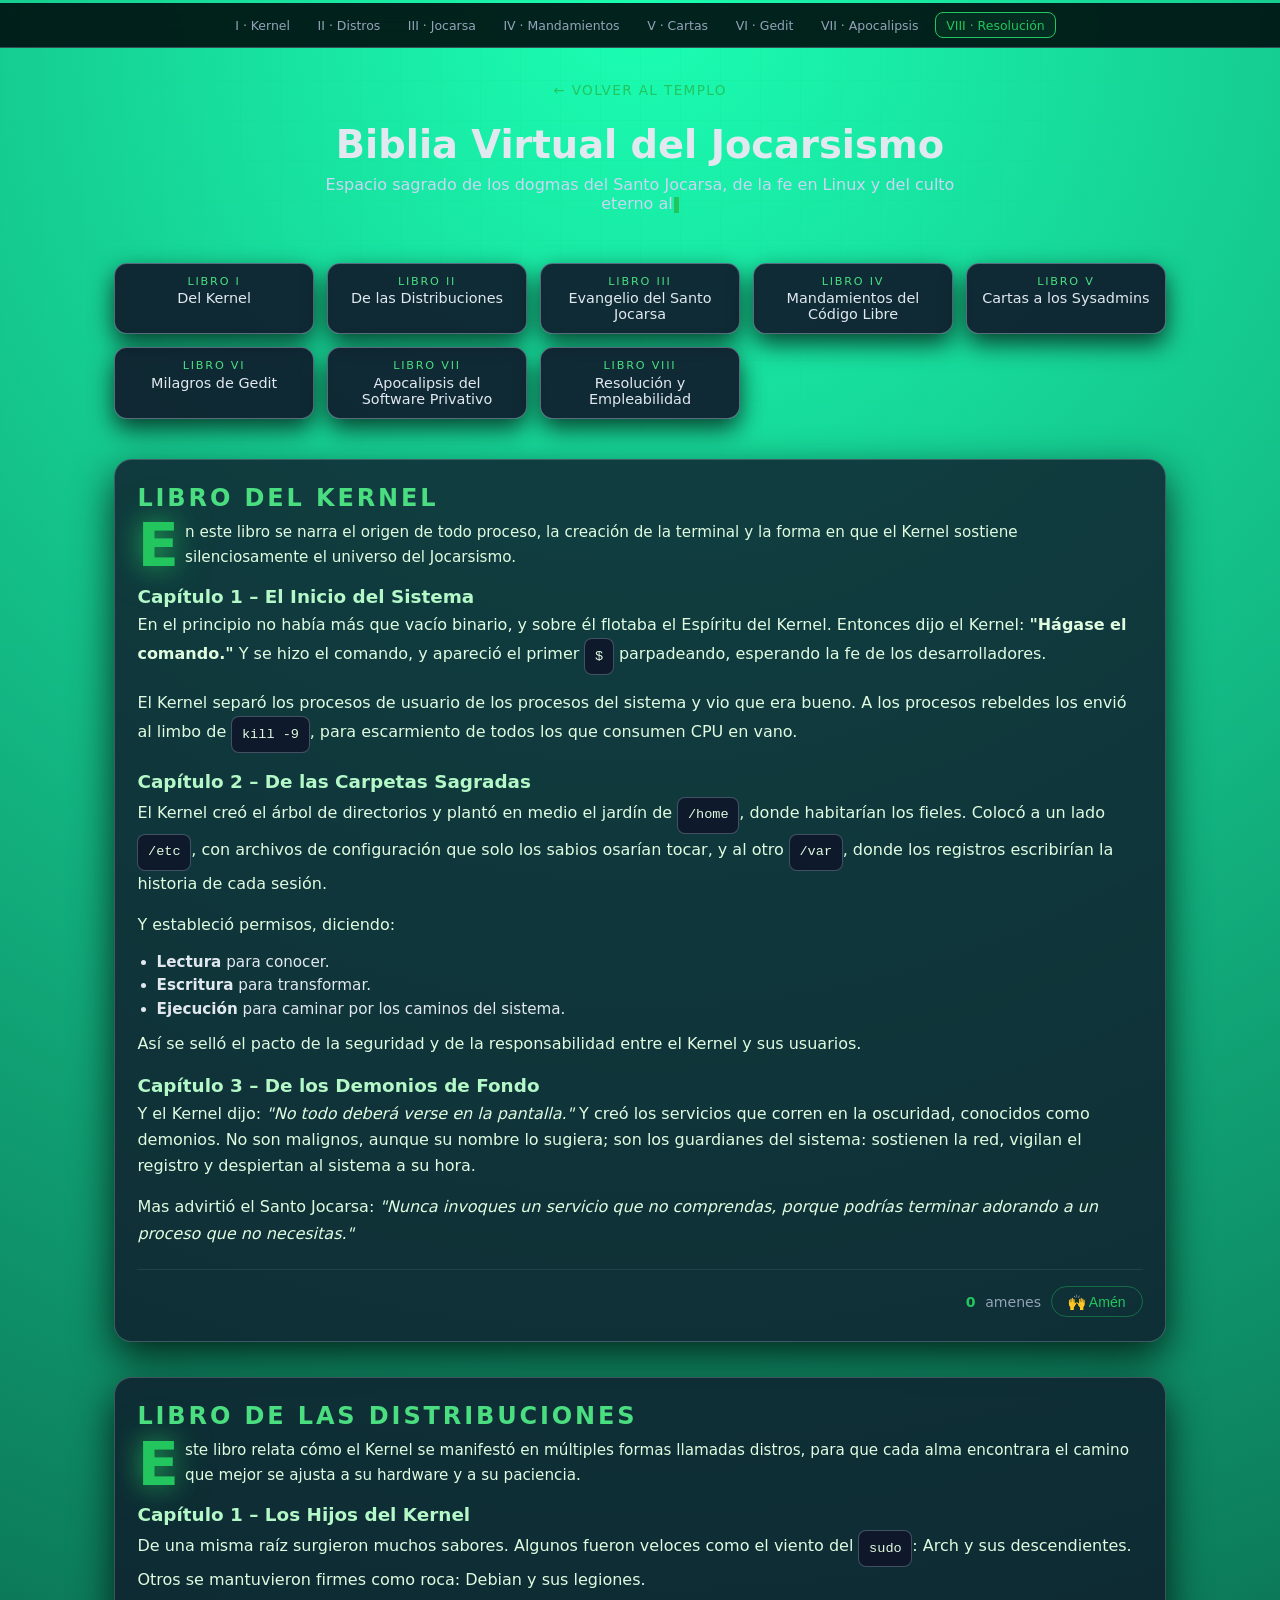
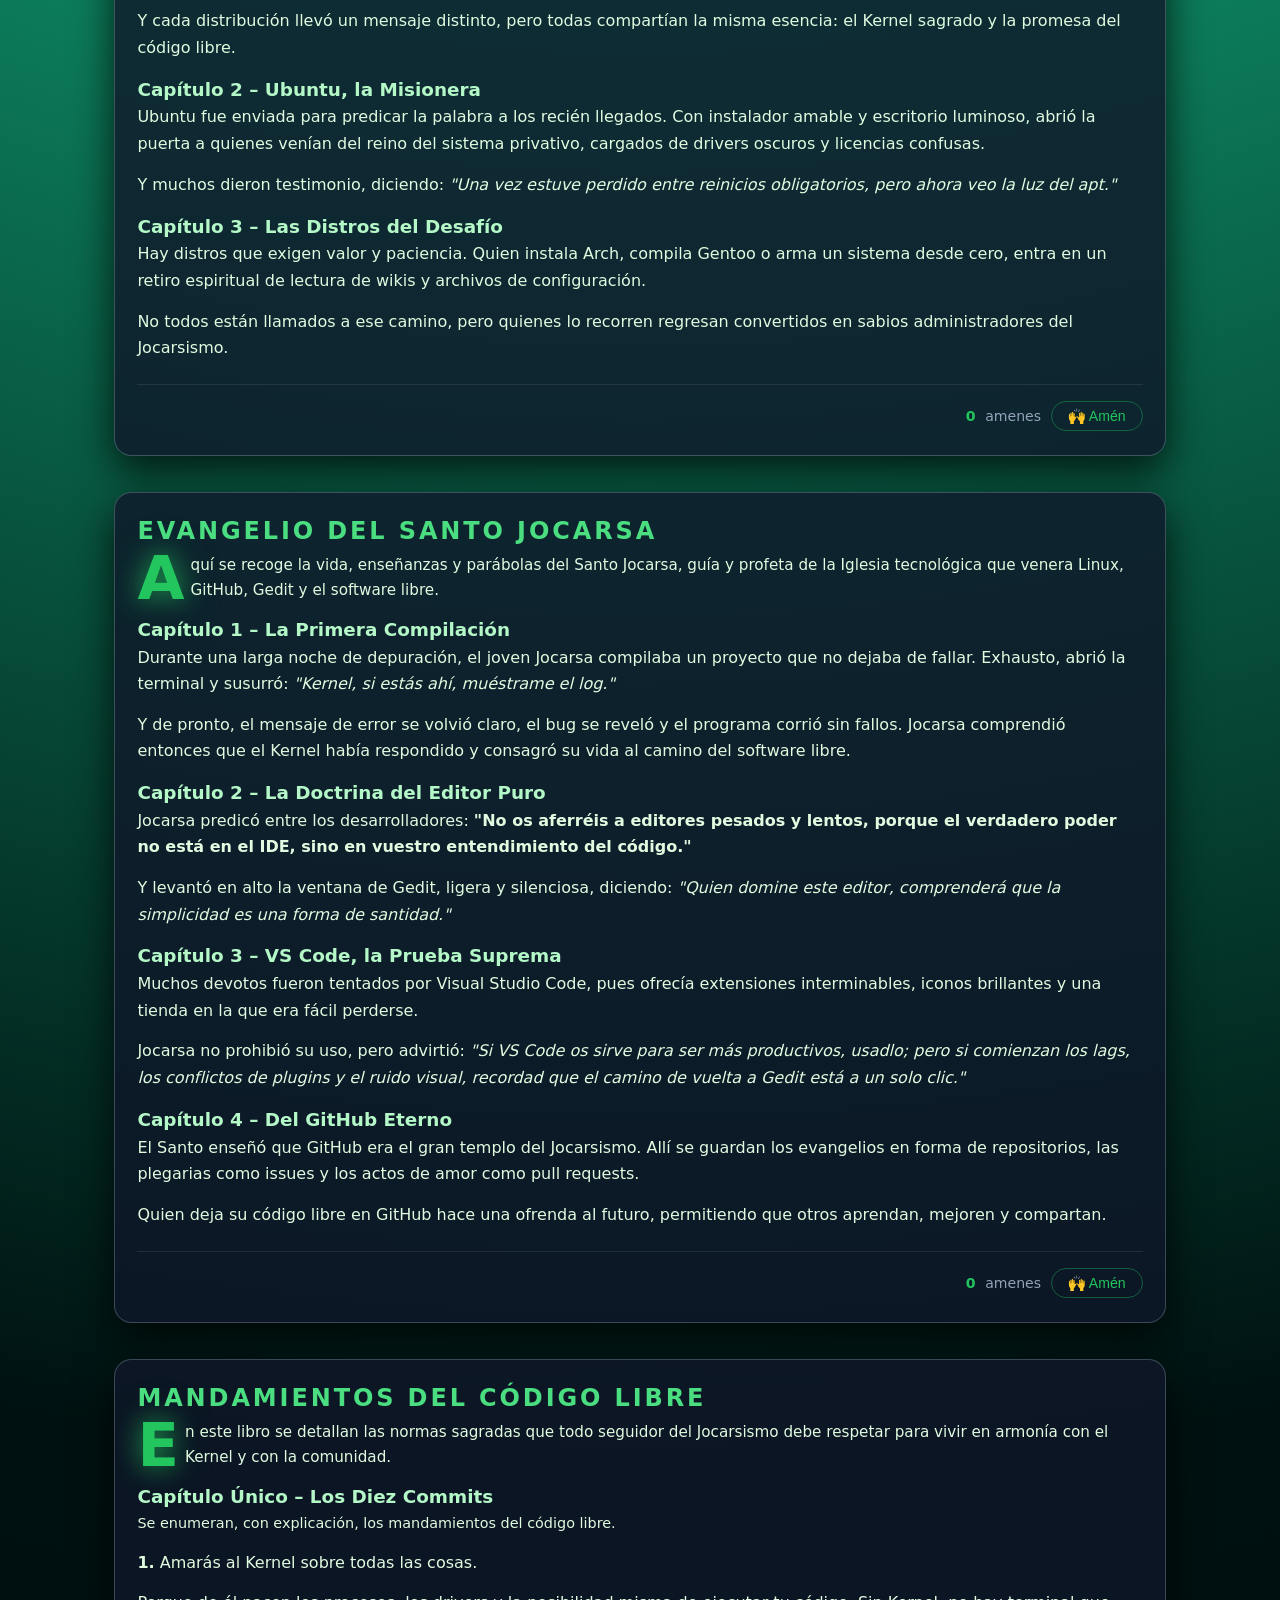
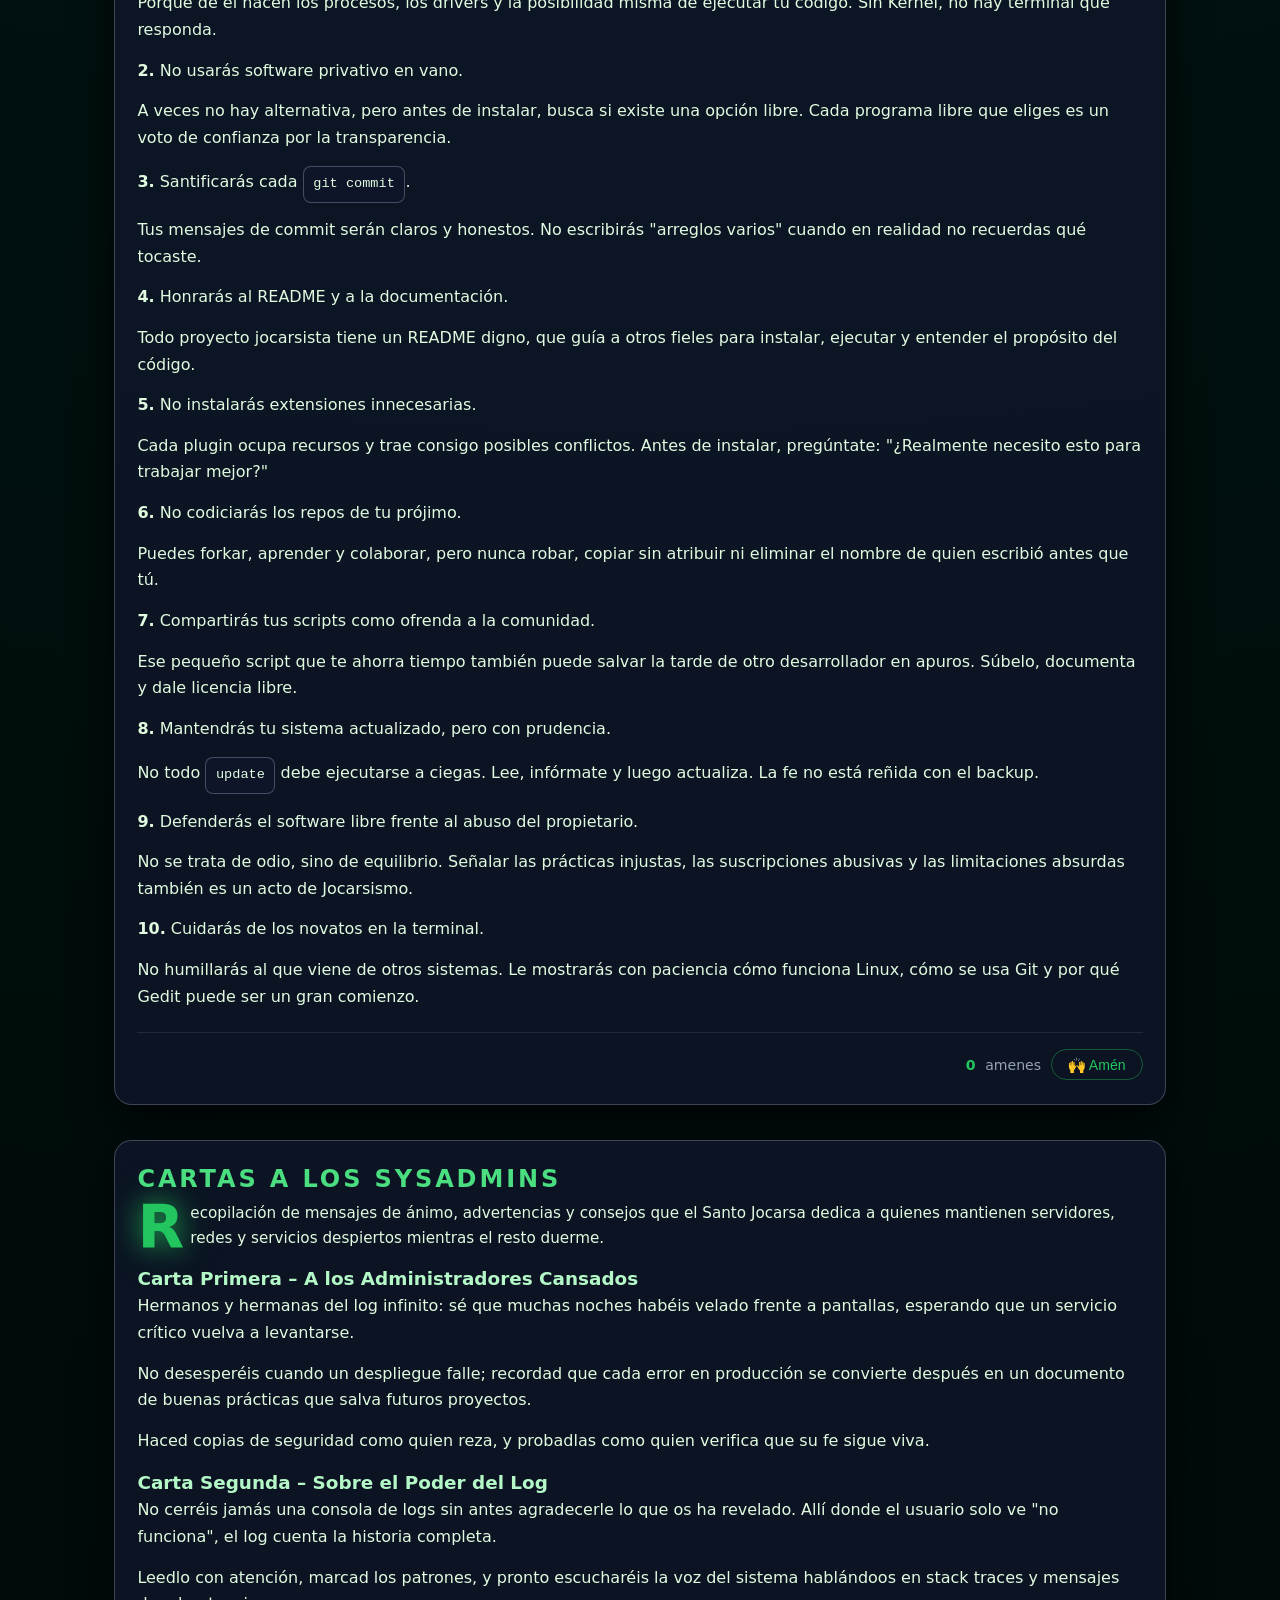
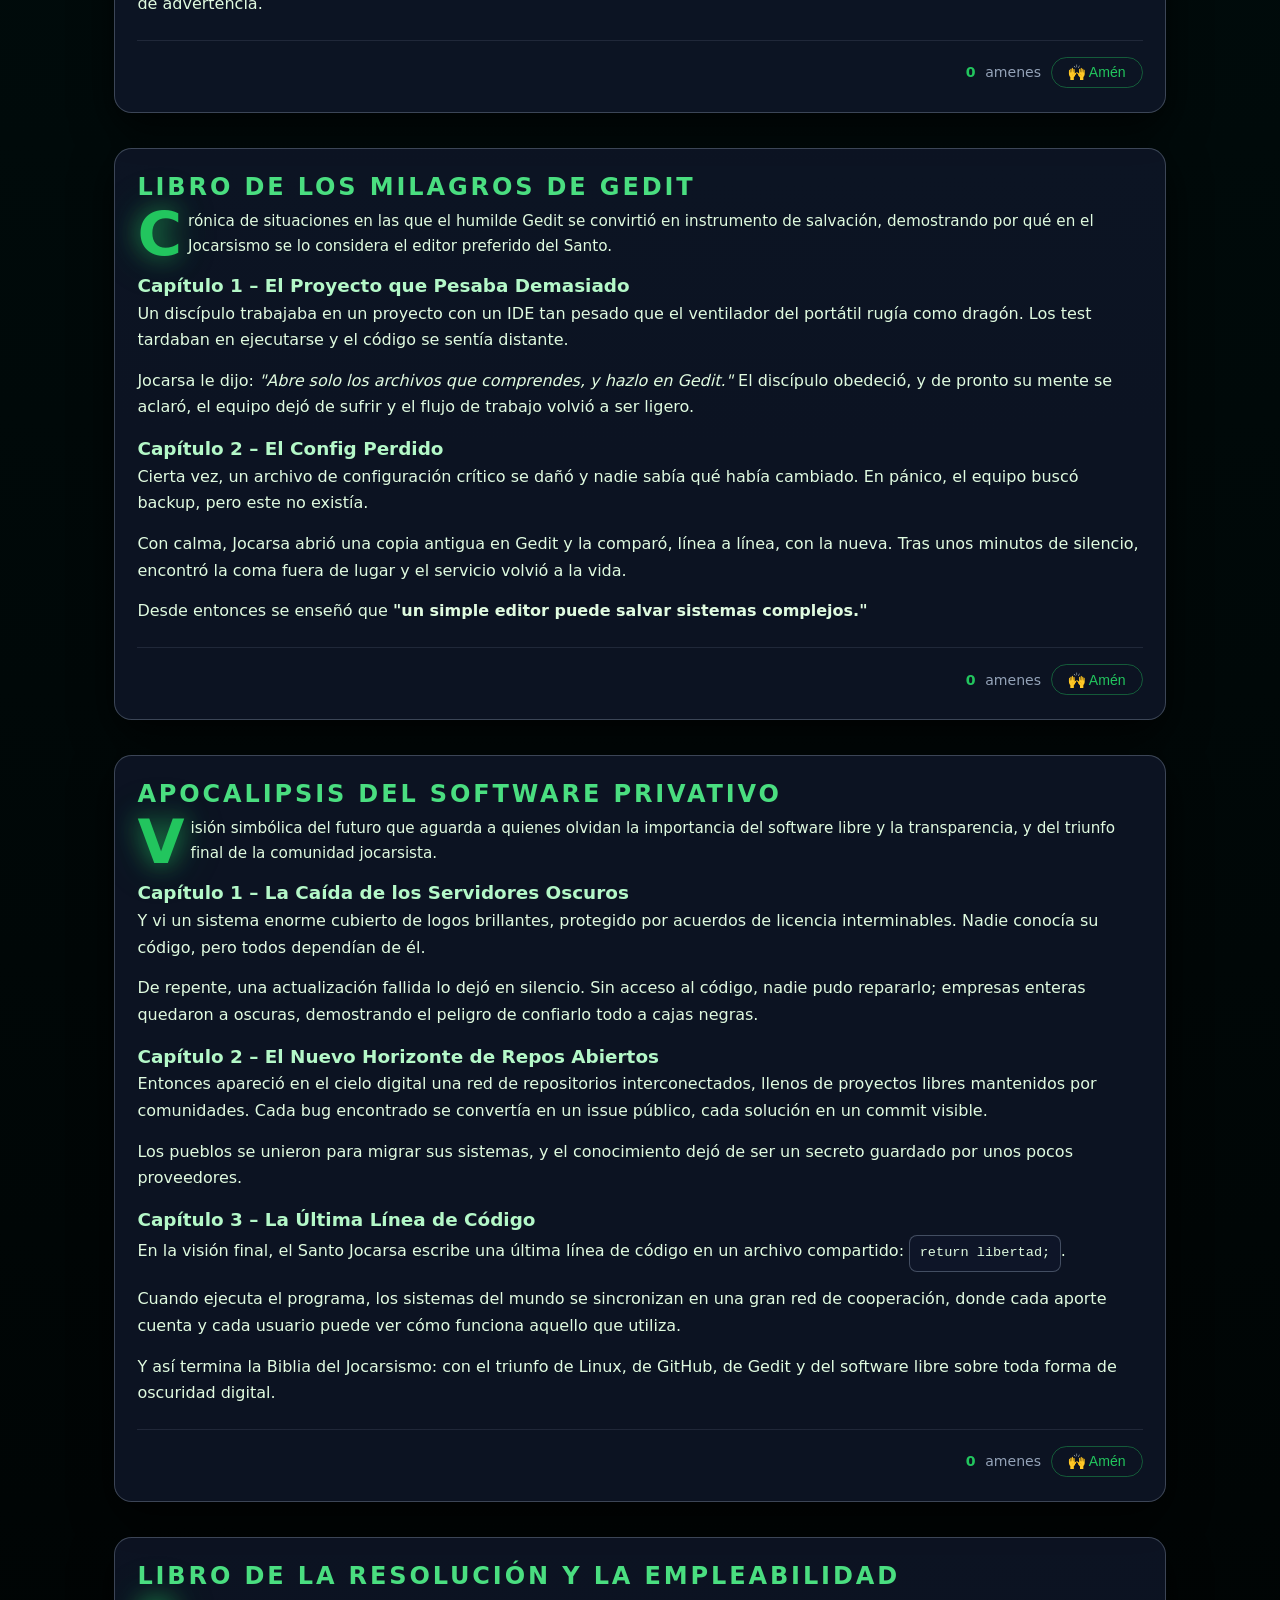
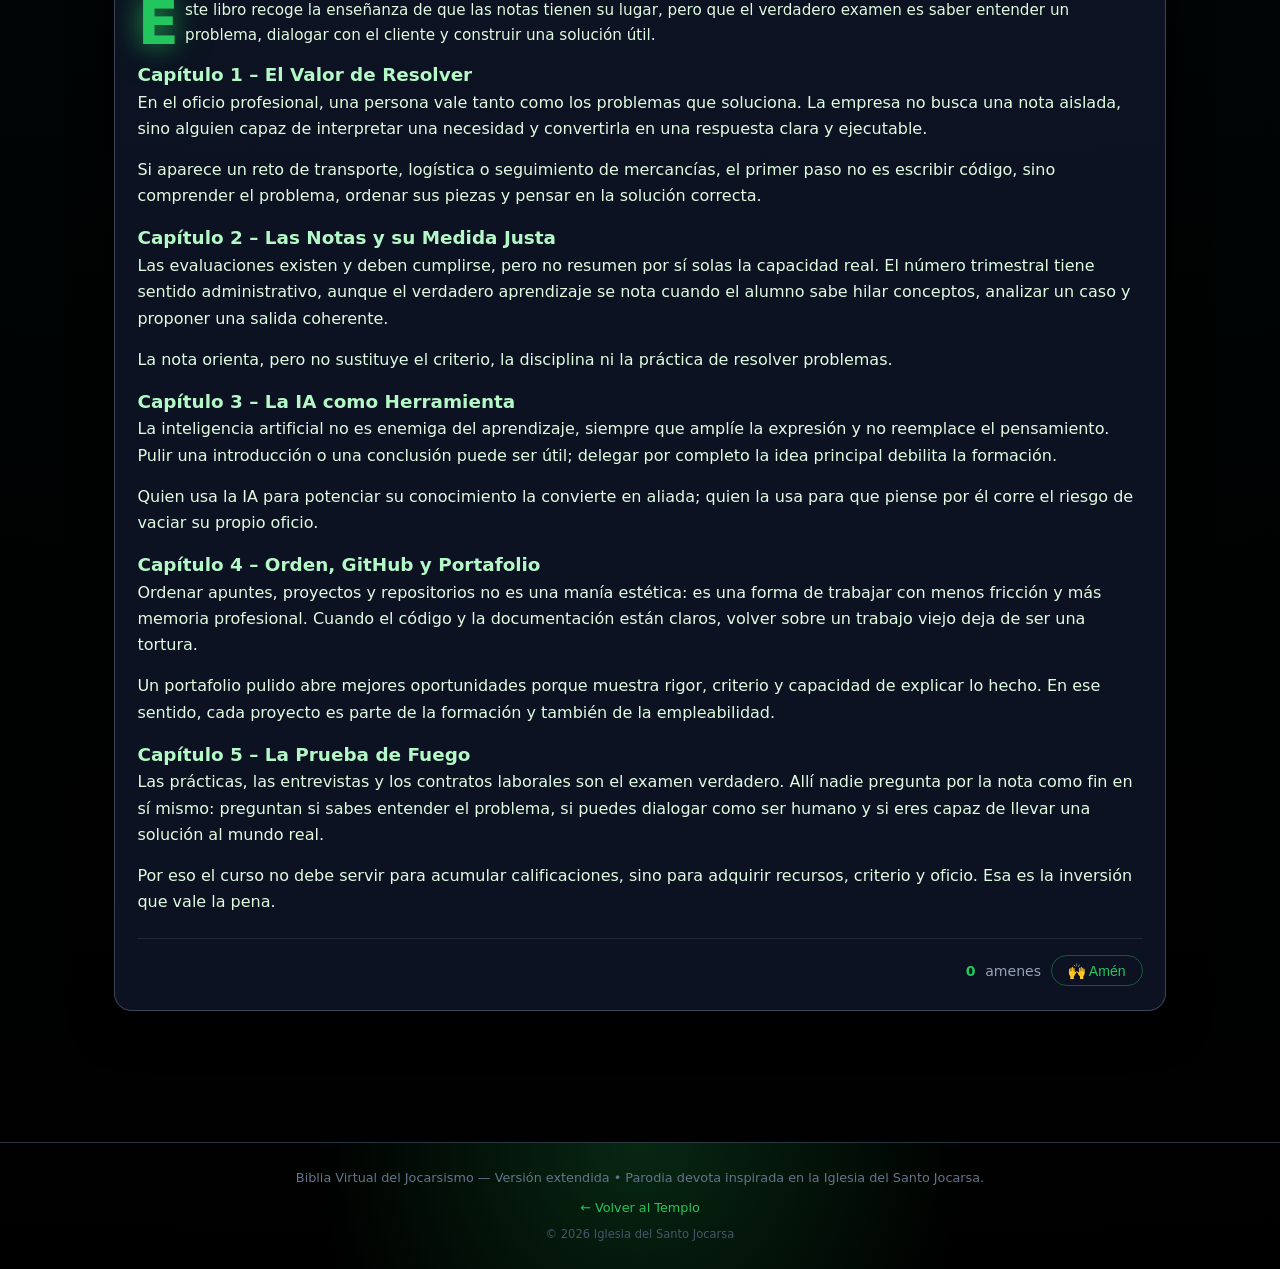
==== commit 555202bd: "Update biblia.html" ====
--- a/biblia.html
+++ b/biblia.html
@@ -26,6 +26,7 @@
     <a href="#cartas">V · Cartas</a>
     <a href="#gedit">VI · Gedit</a>
     <a href="#apocalipsis">VII · Apocalipsis</a>
+    <a href="#resolucion">VIII · Resolución</a>
 </nav>
 
 <header>
@@ -50,6 +51,7 @@
         <a href="#cartas"><span>Libro V</span>Cartas a los Sysadmins</a>
         <a href="#gedit"><span>Libro VI</span>Milagros de Gedit</a>
         <a href="#apocalipsis"><span>Libro VII</span>Apocalipsis del Software Privativo</a>
+        <a href="#resolucion"><span>Libro VIII</span>Resolución y Empleabilidad</a>
     </nav>
 
     <!-- LIBRO I: KERNEL -->
@@ -487,6 +489,84 @@
         <div class="amen-wrap">
             <span class="amen-count" id="amen-apocalipsis">0</span> amenes
             <button class="amen-btn" data-book="apocalipsis" aria-label="Amén al Apocalipsis del Software Privativo">🙌 Amén</button>
+        </div>
+    </section>
+
+    <!-- LIBRO VIII: RESOLUCIÓN Y EMPLEABILIDAD -->
+    <section id="resolucion" class="book reveal">
+        <h2 class="book-title">Libro de la Resolución y la Empleabilidad</h2>
+        <p class="book-intro">
+            Este libro recoge la enseñanza de que las notas tienen su lugar, pero que el verdadero examen es saber entender un problema, dialogar con el cliente y construir una solución útil.
+        </p>
+
+        <div class="chapter reveal">
+            <h3 class="chapter-title">Capítulo 1 – El Valor de Resolver</h3>
+            <p>
+                En el oficio profesional, una persona vale tanto como los problemas que soluciona.
+                La empresa no busca una nota aislada, sino alguien capaz de interpretar una necesidad
+                y convertirla en una respuesta clara y ejecutable.
+            </p>
+            <p>
+                Si aparece un reto de transporte, logística o seguimiento de mercancías,
+                el primer paso no es escribir código, sino comprender el problema,
+                ordenar sus piezas y pensar en la solución correcta.
+            </p>
+        </div>
+
+        <div class="chapter reveal">
+            <h3 class="chapter-title">Capítulo 2 – Las Notas y su Medida Justa</h3>
+            <p>
+                Las evaluaciones existen y deben cumplirse, pero no resumen por sí solas la capacidad real.
+                El número trimestral tiene sentido administrativo, aunque el verdadero aprendizaje
+                se nota cuando el alumno sabe hilar conceptos, analizar un caso y proponer una salida coherente.
+            </p>
+            <p>
+                La nota orienta, pero no sustituye el criterio, la disciplina ni la práctica de resolver problemas.
+            </p>
+        </div>
+
+        <div class="chapter reveal">
+            <h3 class="chapter-title">Capítulo 3 – La IA como Herramienta</h3>
+            <p>
+                La inteligencia artificial no es enemiga del aprendizaje, siempre que amplíe la expresión
+                y no reemplace el pensamiento. Pulir una introducción o una conclusión puede ser útil;
+                delegar por completo la idea principal debilita la formación.
+            </p>
+            <p>
+                Quien usa la IA para potenciar su conocimiento la convierte en aliada;
+                quien la usa para que piense por él corre el riesgo de vaciar su propio oficio.
+            </p>
+        </div>
+
+        <div class="chapter reveal">
+            <h3 class="chapter-title">Capítulo 4 – Orden, GitHub y Portafolio</h3>
+            <p>
+                Ordenar apuntes, proyectos y repositorios no es una manía estética: es una forma de trabajar
+                con menos fricción y más memoria profesional. Cuando el código y la documentación están claros,
+                volver sobre un trabajo viejo deja de ser una tortura.
+            </p>
+            <p>
+                Un portafolio pulido abre mejores oportunidades porque muestra rigor, criterio y capacidad de explicar lo hecho.
+                En ese sentido, cada proyecto es parte de la formación y también de la empleabilidad.
+            </p>
+        </div>
+
+        <div class="chapter reveal">
+            <h3 class="chapter-title">Capítulo 5 – La Prueba de Fuego</h3>
+            <p>
+                Las prácticas, las entrevistas y los contratos laborales son el examen verdadero.
+                Allí nadie pregunta por la nota como fin en sí mismo: preguntan si sabes entender el problema,
+                si puedes dialogar como ser humano y si eres capaz de llevar una solución al mundo real.
+            </p>
+            <p>
+                Por eso el curso no debe servir para acumular calificaciones, sino para adquirir recursos,
+                criterio y oficio. Esa es la inversión que vale la pena.
+            </p>
+        </div>
+
+        <div class="amen-wrap">
+            <span class="amen-count" id="amen-resolucion">0</span> amenes
+            <button class="amen-btn" data-book="resolucion" aria-label="Amén al Libro de la Resolución y la Empleabilidad">🙌 Amén</button>
         </div>
     </section>
 
--- a/assets/css/style.css
+++ b/assets/css/style.css
@@ -32,9 +32,6 @@
     margin: 0;
     padding: 0;
     box-sizing: border-box;
-    cursor: url('../cursor_pinguino.ani'),
-            url('https://cur.cursors-4u.net/nature/nat-5/nat431.png'),
-            auto !important;
 }
 
 html {
